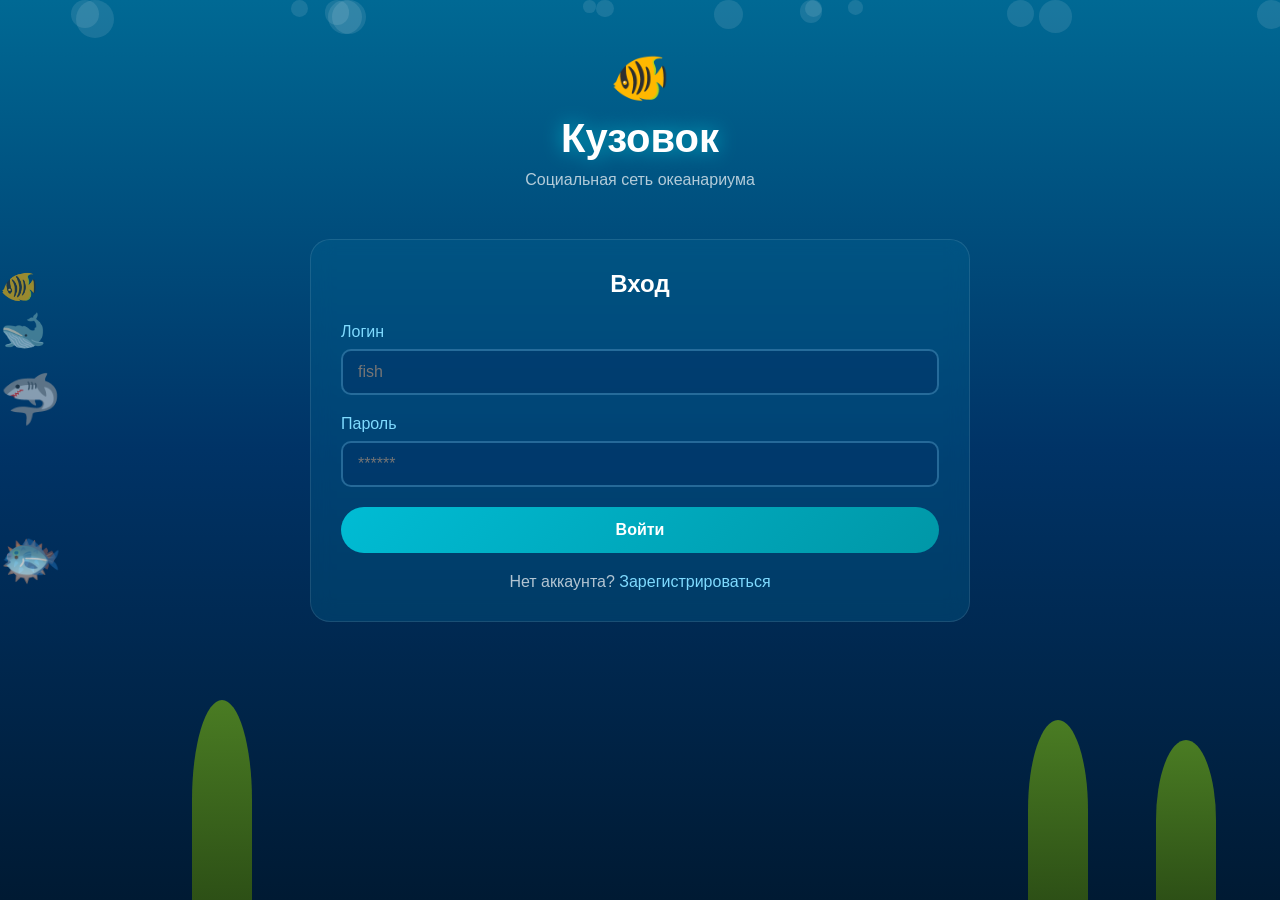
==== static/index.html @ 72ada97f "add priv" ====
<!DOCTYPE html>
<html lang="ru">
<head>
    <meta charset="UTF-8">
    <meta name="viewport" content="width=device-width, initial-scale=1.0">
    <title>Кузовок</title>
    <style>
        * { margin: 0; padding: 0; box-sizing: border-box; }
        body { font-family: sans-serif; min-height: 100vh; background: linear-gradient(180deg, #006994 0%, #003366 50%, #001a33 100%); color: #fff; }
        .ocean-bg { position: fixed; top: 0; left: 0; width: 100%; height: 100%; pointer-events: none; z-index: 0; overflow: hidden; }
        .bubble { position: absolute; background: rgba(255,255,255,0.1); border-radius: 50%; animation: rise 8s infinite ease-in; }
        @keyframes rise { 0% { transform: translateY(100vh) scale(1); opacity: 0; } 50% { opacity: 0.5; } 100% { transform: translateY(-100px) scale(1.2); opacity: 0; } }
        .fish { position: absolute; animation: swim 20s infinite linear; opacity: 0.6; font-size: 24px; }
        @keyframes swim { 0% { transform: translateX(100vw); } 100% { transform: translateX(-100px); } }
        .container { position: relative; z-index: 1; max-width: 700px; margin: 0 auto; padding: 20px; }
        header { text-align: center; padding: 30px 0; }
        .logo { font-size: 3em; display: inline-block; animation: float 3s ease-in-out infinite; }
        @keyframes float { 0%, 100% { transform: translateY(0); } 50% { transform: translateY(-10px); } }
        h1 { font-size: 2.5em; text-shadow: 0 0 20px rgba(0,255,255,0.5); margin-top: 10px; }
        .auth-container, .app-container { background: rgba(0, 105, 148, 0.3); backdrop-filter: blur(10px); border-radius: 20px; padding: 30px; margin-top: 20px; border: 1px solid rgba(255,255,255,0.1); }
        .hidden { display: none !important; }
        .form-group { margin-bottom: 20px; }
        label { display: block; margin-bottom: 8px; font-weight: 500; color: #7fdbff; }
        input, textarea { width: 100%; padding: 12px 15px; border: 2px solid rgba(127, 219, 255, 0.3); border-radius: 10px; background: rgba(0, 51, 102, 0.5); color: #fff; font-size: 16px; }
        input:focus, textarea:focus { outline: none; border-color: #7fdbff; }
        textarea { resize: vertical; min-height: 100px; }
        .btn { background: linear-gradient(135deg, #00bcd4 0%, #0097a7 100%); color: #fff; border: none; padding: 14px 30px; border-radius: 25px; font-size: 16px; font-weight: 600; cursor: pointer; width: 100%; transition: transform 0.2s; }
        .btn:hover { transform: translateY(-2px); box-shadow: 0 5px 20px rgba(0, 188, 212, 0.4); }
        .btn-secondary { background: linear-gradient(135deg, #5c6bc0 0%, #3949ab 100%); }
        .auth-toggle { text-align: center; margin-top: 20px; color: rgba(255,255,255,0.7); }
        .auth-toggle a { color: #7fdbff; text-decoration: none; cursor: pointer; }
        .user-info { display: flex; justify-content: space-between; align-items: center; padding-bottom: 20px; border-bottom: 1px solid rgba(255,255,255,0.1); margin-bottom: 20px; }
        .user-info span { color: #7fdbff; }
        .app-content { display: block; }
        .locked-state { padding: 36px 24px; border-radius: 18px; border: 1px solid rgba(127, 219, 255, 0.16); background: rgba(0, 25, 51, 0.32); text-align: center; }
        .locked-title { font-size: 1.7em; margin-bottom: 14px; color: #d9fbff; }
        .locked-copy { color: rgba(255,255,255,0.72); line-height: 1.7; max-width: 460px; margin: 0 auto; }
        .post-form { margin-bottom: 25px; }
        .post-attach { display: flex; align-items: center; gap: 10px; flex-wrap: wrap; margin-top: 12px; padding: 12px 14px; border-radius: 14px; background: rgba(0, 51, 102, 0.28); border: 1px solid rgba(127, 219, 255, 0.15); }
        .attach-btn, .attach-clear { border: none; cursor: pointer; border-radius: 999px; padding: 8px 14px; font-size: 14px; }
        .attach-btn { background: rgba(0, 188, 212, 0.2); color: #c8f7ff; border: 1px solid rgba(127, 219, 255, 0.25); }
        .attach-clear { background: rgba(255,255,255,0.08); color: rgba(255,255,255,0.8); }
        .attach-name { color: rgba(255,255,255,0.78); font-size: 14px; max-width: 260px; overflow: hidden; text-overflow: ellipsis; white-space: nowrap; }
        .attach-hint { color: rgba(255,255,255,0.5); font-size: 12px; width: 100%; }
        .file-input { display: none; }
        .post { background: rgba(0, 51, 102, 0.4); border-radius: 15px; padding: 20px; margin-bottom: 15px; border: 1px solid rgba(127, 219, 255, 0.2); }
        .post-header { display: flex; justify-content: space-between; align-items: center; margin-bottom: 12px; }
        .post-author { font-weight: 600; color: #7fdbff; }
        .post-author::before { content: "🐟 "; }
        .post-date { font-size: 0.85em; color: rgba(255,255,255,0.5); }
        .post-content { line-height: 1.6; word-wrap: break-word; margin-bottom: 14px; }
        .post-content:last-child { margin-bottom: 0; }
        .post-image { position: relative; margin-bottom: 14px; border-radius: 16px; overflow: hidden; border: 1px solid rgba(127, 219, 255, 0.25); background: rgba(0, 25, 51, 0.45); }
        .post-image img { display: block; width: 100%; max-height: 420px; object-fit: cover; }
        .image-timer { position: absolute; top: 12px; right: 12px; padding: 7px 11px; border-radius: 999px; background: rgba(0, 11, 25, 0.78); color: #d8fbff; font-size: 13px; letter-spacing: 0.03em; border: 1px solid rgba(127, 219, 255, 0.18); }
        .post-footer { margin-top: 15px; padding-top: 15px; border-top: 1px solid rgba(255,255,255,0.1); }
        .like-btn { background: none; border: none; color: rgba(255,255,255,0.7); cursor: pointer; font-size: 1.2em; display: flex; align-items: center; gap: 5px; }
        .like-btn:hover { color: #ff6b6b; }
        .like-btn.liked { color: #ff6b6b; }
        .tabs { display: flex; gap: 10px; margin-bottom: 20px; }
        .tab { flex: 1; padding: 12px; background: rgba(0, 51, 102, 0.3); border: 2px solid rgba(127, 219, 255, 0.3); border-radius: 10px; color: #fff; cursor: pointer; }
        .tab.active { background: rgba(0, 188, 212, 0.3); border-color: #00bcd4; }
        .error { background: rgba(255, 107, 107, 0.2); border: 1px solid rgba(255, 107, 107, 0.5); color: #ff6b6b; padding: 12px; border-radius: 10px; margin-bottom: 20px; }
        .success { background: rgba(102, 252, 185, 0.2); border: 1px solid rgba(102, 252, 185, 0.5); color: #66fcb9; padding: 12px; border-radius: 10px; margin-bottom: 20px; }
        .empty-state { text-align: center; padding: 40px; color: rgba(255,255,255,0.5); }
        .seaweed { position: fixed; bottom: 0; width: 60px; background: linear-gradient(to top, #2d5016, #4a7c23); border-radius: 50% 50% 0 0; animation: sway 3s ease-in-out infinite; z-index: 0; }
        @keyframes sway { 0%, 100% { transform: rotate(-5deg); } 50% { transform: rotate(5deg); } }
        .seaweed:nth-child(1) { left: 5%; height: 150px; }
        .seaweed:nth-child(2) { left: 15%; height: 200px; animation-delay: 0.5s; }
        .seaweed:nth-child(3) { right: 15%; height: 180px; animation-delay: 1s; }
        .seaweed:nth-child(4) { right: 5%; height: 160px; animation-delay: 1.5s; }
    </style>
</head>
<body>
    <div class="ocean-bg" id="oceanBg"></div>
    <div class="seaweed"></div><div class="seaweed"></div><div class="seaweed"></div><div class="seaweed"></div>
    <div class="container">
        <header><div class="logo">🐠</div><h1>Кузовок</h1><p style="color:rgba(255,255,255,0.7);margin-top:10px;">Социальная сеть океанариума</p></header>
        <div id="authContainer" class="auth-container">
            <div id="loginForm">
                <h2 style="margin-bottom:25px;text-align:center;">Вход</h2>
                <div id="loginError" class="error hidden"></div>
                <div class="form-group"><label>Логин</label><input type="text" id="loginUsername" placeholder="fish"></div>
                <div class="form-group"><label>Пароль</label><input type="password" id="loginPassword" placeholder="******"></div>
                <button class="btn" onclick="login()">Войти</button>
                <div class="auth-toggle">Нет аккаунта? <a onclick="showRegister()">Зарегистрироваться</a></div>
            </div>
            <div id="registerForm" class="hidden">
                <h2 style="margin-bottom:25px;text-align:center;">Регистрация</h2>
                <div id="registerError" class="error hidden"></div>
                <div class="form-group"><label>Логин</label><input type="text" id="regUsername" placeholder="fish"></div>
                <div class="form-group"><label>Пароль</label><input type="password" id="regPassword" placeholder="******"></div>
                <button class="btn" onclick="register()">Создать аккаунт</button>
                <div class="auth-toggle">Уже есть аккаунт? <a onclick="showLogin()">Войти</a></div>
            </div>
        </div>
        <div id="appContainer" class="app-container hidden">
            <div id="appHeader" class="user-info"><div>Привет, <span id="username"></span>!</div><button class="btn btn-secondary" style="width:auto;padding:10px 20px;" onclick="logout()">Выйти</button></div>
            <div id="appContent" class="app-content">
                <div class="tabs"><button class="tab active" onclick="showFeed()">Лента</button><button class="tab" onclick="showMyPosts()">Мои посты</button></div>
                <div class="post-form">
                    <div id="postSuccess" class="success hidden"></div>
                    <div id="postError" class="error hidden"></div>
                    <textarea id="postContent" placeholder="Расскажите обитателям океанариума о чём-нибудь..."></textarea>
                    <div class="post-attach">
                        <input id="postImageInput" class="file-input" type="file" accept="image/jpeg,image/png,image/webp,image/gif" onchange="handleImageSelection(event)">
                        <button class="attach-btn" type="button" onclick="openImagePicker()">Добавить картинку</button>
                        <span id="selectedImageName" class="attach-name">Без картинки</span>
                        <button id="clearImageButton" class="attach-clear hidden" type="button" onclick="clearSelectedImage()">Убрать</button>
                        <div class="attach-hint">Картинка хранится 24 часа и исчезнет автоматически.</div>
                    </div>
                    <button class="btn" style="margin-top:15px;" onclick="createPost()">Опубликовать</button>
                </div>
                <div id="postsContainer"></div>
            </div>
            <div id="lockedState" class="locked-state hidden">
                <div class="locked-title">Доступ пока закрыт</div>
                <div id="lockedMessage" class="locked-copy">извините, вы пока не кузовок</div>
            </div>
        </div>
    </div>
    <script>
        let currentUser = null;
        let currentTab = "feed";
        const ACCESS_DENIED_MESSAGE = "извините, вы пока не кузовок";

        const API_BASE = resolveBasePath();
        window.setInterval(updateImageCountdowns, 1000);

        function resolveBasePath() {
            const path = window.location.pathname || "/";
            const suffixes = ["/static/index.html", "/index.html", "/index.php"];

            for (const suffix of suffixes) {
                if (path.endsWith(suffix)) {
                    return path.slice(0, -suffix.length);
                }
            }

            if (path === "/") {
                return "";
            }

            return path.endsWith("/") ? path.slice(0, -1) : path;
        }

        function resolveMediaUrl(url) {
            if (!url) {
                return "";
            }
            if (url.startsWith("http://") || url.startsWith("https://")) {
                return url;
            }
            return `${API_BASE}${url}`;
        }

        function createBubbles() {
            const container = document.getElementById("oceanBg");
            for (let i = 0; i < 15; i++) {
                const bubble = document.createElement("div");
                bubble.className = "bubble";
                bubble.style.left = Math.random() * 100 + "%";
                bubble.style.width = bubble.style.height = (Math.random() * 30 + 10) + "px";
                bubble.style.animationDelay = Math.random() * 8 + "s";
                bubble.style.animationDuration = (Math.random() * 5 + 6) + "s";
                container.appendChild(bubble);
            }
        }

        function createFish() {
            const container = document.getElementById("oceanBg");
            const emojis = ["🐠", "🐟", "🐡", "🦈", "🐋"];
            for (let i = 0; i < 5; i++) {
                const fish = document.createElement("div");
                fish.className = "fish";
                fish.textContent = emojis[Math.floor(Math.random() * emojis.length)];
                fish.style.fontSize = (Math.random() * 30 + 20) + "px";
                fish.style.top = (Math.random() * 60 + 10) + "%";
                fish.style.animationDuration = (Math.random() * 15 + 15) + "s";
                fish.style.animationDelay = Math.random() * 20 + "s";
                container.appendChild(fish);
            }
        }

        async function api(endpoint, options = {}) {
            try {
                const headers = { ...(options.headers || {}) };
                if (options.body instanceof FormData) {
                    delete headers["Content-Type"];
                } else {
                    headers["Content-Type"] = headers["Content-Type"] || "application/json";
                }

                const response = await fetch(`${API_BASE}/api${endpoint}`, {
                    ...options,
                    headers,
                    credentials: "include"
                });
                const payload = await response.json();
                if (payload && typeof payload === "object") {
                    payload.status = response.status;
                }

                if (response.status === 403 && payload && payload.message === ACCESS_DENIED_MESSAGE) {
                    if (currentUser) {
                        currentUser.is_allowed = false;
                        currentUser.access_message = payload.message;
                    }
                    applyLockedState(payload.message);
                }

                return payload;
            } catch (error) {
                console.error("API request failed", error);
                return { success: false, message: "Ошибка сети" };
            }
        }

        function showError(id, message) {
            const element = document.getElementById(id);
            element.textContent = message;
            element.classList.remove("hidden");
            setTimeout(() => element.classList.add("hidden"), 5000);
        }

        function showLogin() {
            document.getElementById("loginForm").classList.remove("hidden");
            document.getElementById("registerForm").classList.add("hidden");
        }

        function showRegister() {
            document.getElementById("loginForm").classList.add("hidden");
            document.getElementById("registerForm").classList.remove("hidden");
        }

        function applyLockedState(message) {
            document.getElementById("appHeader").classList.add("hidden");
            document.getElementById("appContent").classList.add("hidden");
            document.getElementById("lockedState").classList.remove("hidden");
            document.getElementById("lockedMessage").textContent = message || ACCESS_DENIED_MESSAGE;
            document.getElementById("postsContainer").innerHTML = "";
            document.getElementById("postSuccess").classList.add("hidden");
            document.getElementById("postError").classList.add("hidden");
            document.getElementById("postContent").value = "";
            clearSelectedImage();
        }

        function applyAllowedState() {
            document.getElementById("appHeader").classList.remove("hidden");
            document.getElementById("appContent").classList.remove("hidden");
            document.getElementById("lockedState").classList.add("hidden");
        }

        function openImagePicker() {
            document.getElementById("postImageInput").click();
        }

        function handleImageSelection(event) {
            const input = event.target;
            const file = input.files && input.files[0] ? input.files[0] : null;
            const name = document.getElementById("selectedImageName");
            const clearButton = document.getElementById("clearImageButton");

            if (!file) {
                name.textContent = "Без картинки";
                clearButton.classList.add("hidden");
                return;
            }

            name.textContent = file.name;
            clearButton.classList.remove("hidden");
        }

        function clearSelectedImage() {
            const input = document.getElementById("postImageInput");
            input.value = "";
            document.getElementById("selectedImageName").textContent = "Без картинки";
            document.getElementById("clearImageButton").classList.add("hidden");
        }

        async function login() {
            const username = document.getElementById("loginUsername").value;
            const password = document.getElementById("loginPassword").value;
            const response = await api("/login", {
                method: "POST",
                body: JSON.stringify({ username, password })
            });
            if (response.success) {
                checkAuth();
                return;
            }
            showError("loginError", response.message);
        }

        async function register() {
            const username = document.getElementById("regUsername").value;
            const password = document.getElementById("regPassword").value;
            const response = await api("/register", {
                method: "POST",
                body: JSON.stringify({ username, password })
            });
            if (response.success) {
                checkAuth();
                return;
            }
            showError("registerError", response.message);
        }

        async function logout() {
            await api("/logout", { method: "POST" });
            currentUser = null;
            applyAllowedState();
            document.getElementById("authContainer").classList.remove("hidden");
            document.getElementById("appContainer").classList.add("hidden");
            showLogin();
        }

        async function checkAuth() {
            const response = await api("/me");
            if (response.success) {
                currentUser = response.data;
                document.getElementById("username").textContent = currentUser.username;
                document.getElementById("authContainer").classList.add("hidden");
                document.getElementById("appContainer").classList.remove("hidden");
                if (currentUser.is_allowed) {
                    applyAllowedState();
                    showFeed();
                    return;
                }

                applyLockedState(currentUser.access_message);
            }
        }

        async function createPost() {
            if (!currentUser || !currentUser.is_allowed) {
                applyLockedState(currentUser && currentUser.access_message);
                return;
            }

            const content = document.getElementById("postContent").value.trim();
            const imageInput = document.getElementById("postImageInput");
            const imageFile = imageInput.files && imageInput.files[0] ? imageInput.files[0] : null;

            if (!content && !imageFile) {
                showError("postError", "Добавьте текст или картинку");
                return;
            }

            let response;
            if (imageFile) {
                const formData = new FormData();
                formData.append("content", content);
                formData.append("image", imageFile);
                response = await api("/posts", {
                    method: "POST",
                    body: formData
                });
            } else {
                response = await api("/posts", {
                    method: "POST",
                    body: JSON.stringify({ content })
                });
            }

            if (!response.success) {
                showError("postError", response.message);
                return;
            }

            document.getElementById("postContent").value = "";
            clearSelectedImage();
            document.getElementById("postSuccess").textContent = "Пост опубликован!";
            document.getElementById("postSuccess").classList.remove("hidden");
            setTimeout(() => document.getElementById("postSuccess").classList.add("hidden"), 3000);
            loadPosts();
        }

        async function loadPosts() {
            if (!currentUser || !currentUser.is_allowed) {
                applyLockedState(currentUser && currentUser.access_message);
                return;
            }

            const endpoint = currentTab === "feed" ? "/feed" : "/posts";
            const response = await api(endpoint);
            const container = document.getElementById("postsContainer");

            if (response.status === 403) {
                return;
            }

            if (response.success && response.data && response.data.length > 0) {
                container.innerHTML = response.data.map(renderPost).join("");
                updateImageCountdowns();
                return;
            }

            container.innerHTML = '<div class="empty-state">Пока нет постов</div>';
        }

        function renderPost(post) {
            const likedClass = post.liked ? " liked" : "";
            const likedLabel = post.liked ? "Убрать лайк" : "Поставить лайк";
            const contentHtml = post.content ? '<div class="post-content">' + esc(post.content) + '</div>' : "";
            const imageHtml = renderPostImage(post);

            return '<div class="post"><div class="post-header"><div class="post-author">' + esc(post.username) + '</div><div class="post-date">' + fmt(post.created_at) + '</div></div>' + contentHtml + imageHtml + '<div class="post-footer"><button class="like-btn' + likedClass + '" aria-label="' + likedLabel + '" onclick="likePost(' + post.id + ', this)">❤️ <span>' + post.likes + '</span></button></div></div>';
        }

        function renderPostImage(post) {
            if (!post.image_url || !post.image_expires_at) {
                return "";
            }

            return '<div class="post-image" data-expires-at="' + esc(post.image_expires_at) + '"><img src="' + esc(resolveMediaUrl(post.image_url)) + '" alt="Картинка к посту"><div class="image-timer"></div></div>';
        }

        function updateImageCountdowns() {
            const imageNodes = document.querySelectorAll(".post-image[data-expires-at]");
            imageNodes.forEach((node) => {
                const expiresAt = Date.parse(node.dataset.expiresAt || "");
                if (!Number.isFinite(expiresAt)) {
                    node.remove();
                    return;
                }

                const remaining = expiresAt - Date.now();
                if (remaining <= 0) {
                    node.remove();
                    return;
                }

                const timer = node.querySelector(".image-timer");
                if (timer) {
                    timer.textContent = formatCountdown(remaining);
                }
            });
        }

        function formatCountdown(milliseconds) {
            const totalSeconds = Math.max(0, Math.floor(milliseconds / 1000));
            const hours = Math.floor(totalSeconds / 3600);
            const minutes = Math.floor((totalSeconds % 3600) / 60);
            const seconds = totalSeconds % 60;

            return [hours, minutes, seconds].map((value) => String(value).padStart(2, "0")).join(":");
        }

        async function likePost(id, button) {
            if (!currentUser || !currentUser.is_allowed) {
                applyLockedState(currentUser && currentUser.access_message);
                return;
            }

            if (button) {
                button.disabled = true;
            }

            const response = await api("/like", {
                method: "POST",
                body: JSON.stringify({ post_id: Number(id) })
            });

            if (response.success && button) {
                const count = button.querySelector("span");
                count.textContent = response.data.likes;
                button.classList.toggle("liked", Boolean(response.data.liked));
                button.setAttribute("aria-label", response.data.liked ? "Убрать лайк" : "Поставить лайк");
            }

            if (response.status === 403) {
                if (button) {
                    button.disabled = false;
                }
                return;
            }

            if (button) {
                button.disabled = false;
            }
        }

        function showFeed() {
            if (!currentUser || !currentUser.is_allowed) {
                applyLockedState(currentUser && currentUser.access_message);
                return;
            }
            currentTab = "feed";
            document.querySelectorAll(".tab").forEach((tab, index) => tab.classList.toggle("active", index === 0));
            loadPosts();
        }

        function showMyPosts() {
            if (!currentUser || !currentUser.is_allowed) {
                applyLockedState(currentUser && currentUser.access_message);
                return;
            }
            currentTab = "my";
            document.querySelectorAll(".tab").forEach((tab, index) => tab.classList.toggle("active", index === 1));
            loadPosts();
        }

        function esc(text) {
            const div = document.createElement("div");
            div.textContent = text;
            return div.innerHTML;
        }

        function fmt(dateValue) {
            return new Date(dateValue).toLocaleDateString("ru-RU", {
                day: "numeric",
                month: "long",
                hour: "2-digit",
                minute: "2-digit"
            });
        }

        createBubbles();
        createFish();
        checkAuth();
    </script>
</body>
</html>
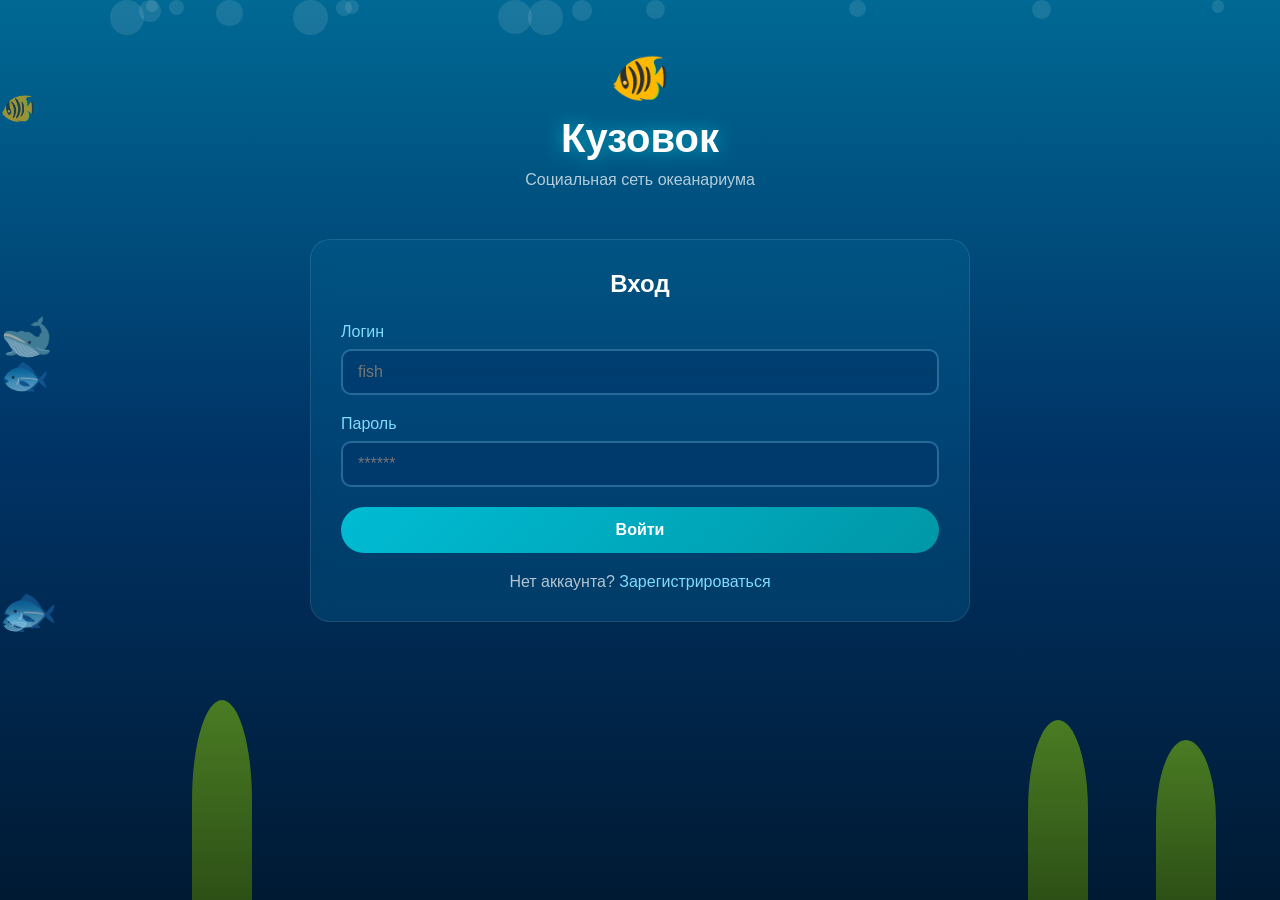
==== commit 2d717d26: "add admin" ====
--- a/static/index.html
+++ b/static/index.html
@@ -29,8 +29,9 @@
         .btn-secondary { background: linear-gradient(135deg, #5c6bc0 0%, #3949ab 100%); }
         .auth-toggle { text-align: center; margin-top: 20px; color: rgba(255,255,255,0.7); }
         .auth-toggle a { color: #7fdbff; text-decoration: none; cursor: pointer; }
-        .user-info { display: flex; justify-content: space-between; align-items: center; padding-bottom: 20px; border-bottom: 1px solid rgba(255,255,255,0.1); margin-bottom: 20px; }
+        .user-info { display: flex; justify-content: space-between; align-items: center; padding-bottom: 20px; border-bottom: 1px solid rgba(255,255,255,0.1); margin-bottom: 20px; gap: 16px; }
         .user-info span { color: #7fdbff; }
+        .header-actions { display: flex; align-items: center; gap: 12px; flex-wrap: wrap; }
         .app-content { display: block; }
         .locked-state { padding: 36px 24px; border-radius: 18px; border: 1px solid rgba(127, 219, 255, 0.16); background: rgba(0, 25, 51, 0.32); text-align: center; }
         .locked-title { font-size: 1.7em; margin-bottom: 14px; color: #d9fbff; }
@@ -95,7 +96,7 @@
             </div>
         </div>
         <div id="appContainer" class="app-container hidden">
-            <div id="appHeader" class="user-info"><div>Привет, <span id="username"></span>!</div><button class="btn btn-secondary" style="width:auto;padding:10px 20px;" onclick="logout()">Выйти</button></div>
+            <div id="appHeader" class="user-info"><div>Привет, <span id="username"></span>!</div><div class="header-actions"><a id="adminPanelLink" class="btn btn-secondary hidden" style="width:auto;padding:10px 20px;display:inline-flex;text-decoration:none;" href="#">Админ панель</a><button class="btn btn-secondary" style="width:auto;padding:10px 20px;" onclick="logout()">Выйти</button></div></div>
             <div id="appContent" class="app-content">
                 <div class="tabs"><button class="tab active" onclick="showFeed()">Лента</button><button class="tab" onclick="showMyPosts()">Мои посты</button></div>
                 <div class="post-form">
@@ -154,6 +155,16 @@
             return `${API_BASE}${url}`;
         }
 
+        function resolveAdminUrl() {
+            return `${API_BASE}/admin`;
+        }
+
+        function syncAdminPanelButton() {
+            const link = document.getElementById("adminPanelLink");
+            link.href = resolveAdminUrl();
+            link.classList.toggle("hidden", !currentUser || currentUser.role !== "admin");
+        }
+
         function createBubbles() {
             const container = document.getElementById("oceanBg");
             for (let i = 0; i < 15; i++) {
@@ -309,6 +320,7 @@
         async function logout() {
             await api("/logout", { method: "POST" });
             currentUser = null;
+            syncAdminPanelButton();
             applyAllowedState();
             document.getElementById("authContainer").classList.remove("hidden");
             document.getElementById("appContainer").classList.add("hidden");
@@ -320,6 +332,7 @@
             if (response.success) {
                 currentUser = response.data;
                 document.getElementById("username").textContent = currentUser.username;
+                syncAdminPanelButton();
                 document.getElementById("authContainer").classList.add("hidden");
                 document.getElementById("appContainer").classList.remove("hidden");
                 if (currentUser.is_allowed) {
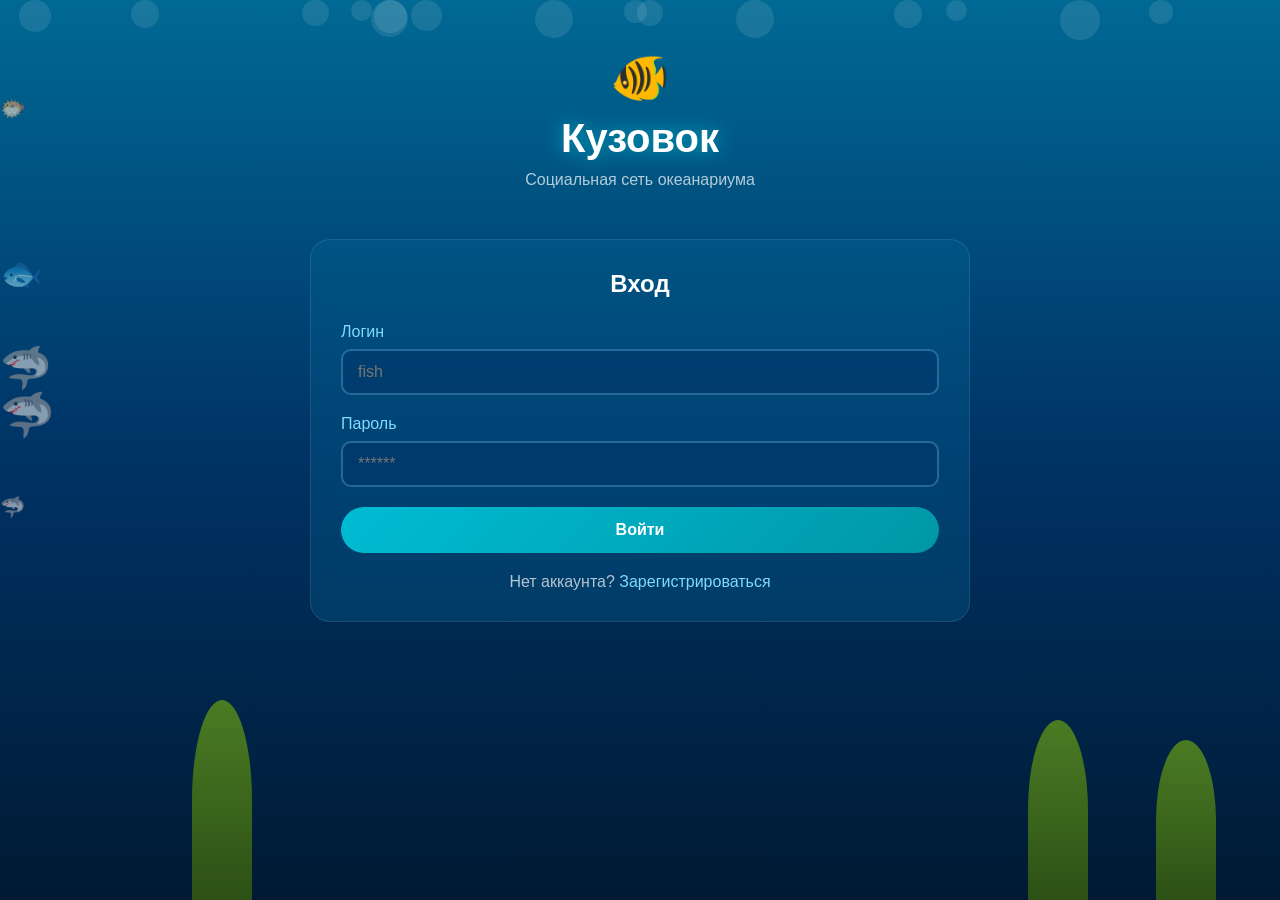
==== commit ac02f835: "feat: новая версия" ====
--- a/static/index.html
+++ b/static/index.html
@@ -37,6 +37,11 @@
         .locked-title { font-size: 1.7em; margin-bottom: 14px; color: #d9fbff; }
         .locked-copy { color: rgba(255,255,255,0.72); line-height: 1.7; max-width: 460px; margin: 0 auto; }
         .post-form { margin-bottom: 25px; }
+        .reply-to-block { background: rgba(0, 188, 212, 0.15); border: 1px solid rgba(0, 188, 212, 0.4); border-radius: 10px; padding: 10px 14px; margin-bottom: 12px; display: flex; align-items: center; justify-content: space-between; gap: 10px; }
+        .reply-to-info { display: flex; align-items: center; gap: 8px; color: rgba(255,255,255,0.9); font-size: 14px; }
+        .reply-to-info strong { color: #7fdbff; }
+        .reply-to-clear { background: rgba(255,255,255,0.15); border: none; color: rgba(255,255,255,0.8); width: 24px; height: 24px; border-radius: 50%; cursor: pointer; font-size: 14px; display: flex; align-items: center; justify-content: center; transition: background 0.2s; flex-shrink: 0; }
+        .reply-to-clear:hover { background: rgba(255,255,255,0.3); }
         .post-attach { display: flex; align-items: center; gap: 10px; flex-wrap: wrap; margin-top: 12px; padding: 12px 14px; border-radius: 14px; background: rgba(0, 51, 102, 0.28); border: 1px solid rgba(127, 219, 255, 0.15); }
         .attach-btn, .attach-clear { border: none; cursor: pointer; border-radius: 999px; padding: 8px 14px; font-size: 14px; }
         .attach-btn { background: rgba(0, 188, 212, 0.2); color: #c8f7ff; border: 1px solid rgba(127, 219, 255, 0.25); }
@@ -44,27 +49,32 @@
         .attach-name { color: rgba(255,255,255,0.78); font-size: 14px; max-width: 260px; overflow: hidden; text-overflow: ellipsis; white-space: nowrap; }
         .attach-hint { color: rgba(255,255,255,0.5); font-size: 12px; width: 100%; }
         .file-input { display: none; }
-        .post { background: rgba(0, 51, 102, 0.4); border-radius: 15px; padding: 20px; margin-bottom: 15px; border: 1px solid rgba(127, 219, 255, 0.2); }
+        .post { background: rgba(0, 51, 102, 0.4); border-radius: 15px; padding: 20px; margin-bottom: 15px; border: 1px solid rgba(127, 219, 255, 0.2); position: relative; }
         .post-header { display: flex; justify-content: space-between; align-items: center; margin-bottom: 12px; }
         .post-author { font-weight: 600; color: #7fdbff; }
         .post-author::before { content: "🐟 "; }
         .post-date { font-size: 0.85em; color: rgba(255,255,255,0.5); }
         .post-content { line-height: 1.6; word-wrap: break-word; margin-bottom: 14px; }
         .post-content:last-child { margin-bottom: 0; }
+        .post-parent { background: rgba(0, 188, 212, 0.1); border-left: 3px solid rgba(0, 188, 212, 0.5); padding: 8px 12px; margin-bottom: 12px; border-radius: 0 8px 8px 0; font-size: 14px; color: rgba(255,255,255,0.8); }
+        .post-parent strong { color: #7fdbff; }
         .post-image { position: relative; margin-bottom: 14px; border-radius: 16px; overflow: hidden; border: 1px solid rgba(127, 219, 255, 0.25); background: rgba(0, 25, 51, 0.45); }
         .post-image img { display: block; width: 100%; max-height: 420px; object-fit: cover; }
         .image-timer { position: absolute; top: 12px; right: 12px; padding: 7px 11px; border-radius: 999px; background: rgba(0, 11, 25, 0.78); color: #d8fbff; font-size: 13px; letter-spacing: 0.03em; border: 1px solid rgba(127, 219, 255, 0.18); }
-        .post-footer { margin-top: 15px; padding-top: 15px; border-top: 1px solid rgba(255,255,255,0.1); }
+        .post-footer { margin-top: 15px; padding-top: 15px; border-top: 1px solid rgba(255,255,255,0.1); display: flex; justify-content: space-between; align-items: center; }
+        .post-actions { display: flex; gap: 15px; }
         .like-btn { background: none; border: none; color: rgba(255,255,255,0.7); cursor: pointer; font-size: 1.2em; display: flex; align-items: center; gap: 5px; }
         .like-btn:hover { color: #ff6b6b; }
         .like-btn.liked { color: #ff6b6b; }
+        .reply-btn { background: none; border: none; color: rgba(255,255,255,0.7); cursor: pointer; font-size: 1.2em; display: flex; align-items: center; gap: 5px; padding: 5px 10px; border-radius: 8px; transition: background 0.2s, color 0.2s; }
+        .reply-btn:hover { background: rgba(0, 188, 212, 0.2); color: #7fdbff; }
         .tabs { display: flex; gap: 10px; margin-bottom: 20px; }
         .tab { flex: 1; padding: 12px; background: rgba(0, 51, 102, 0.3); border: 2px solid rgba(127, 219, 255, 0.3); border-radius: 10px; color: #fff; cursor: pointer; }
         .tab.active { background: rgba(0, 188, 212, 0.3); border-color: #00bcd4; }
         .error { background: rgba(255, 107, 107, 0.2); border: 1px solid rgba(255, 107, 107, 0.5); color: #ff6b6b; padding: 12px; border-radius: 10px; margin-bottom: 20px; }
         .success { background: rgba(102, 252, 185, 0.2); border: 1px solid rgba(102, 252, 185, 0.5); color: #66fcb9; padding: 12px; border-radius: 10px; margin-bottom: 20px; }
         .empty-state { text-align: center; padding: 40px; color: rgba(255,255,255,0.5); }
-        .seaweed { position: fixed; bottom: 0; width: 60px; background: linear-gradient(to top, #2d5016, #4a7c23); border-radius: 50% 50% 0 0; animation: sway 3s ease-in-out infinite; z-index: 0; }
+        .seaweed { position: fixed; bottom: 0; width: 60px; background: linear-gradient(to top, #2d5016, #4a7c23); border-radius: 50% 50% 0 0; animation: sway 3s ease-in-out infinite; z-index: 0; pointer-events: none; }
         @keyframes sway { 0%, 100% { transform: rotate(-5deg); } 50% { transform: rotate(5deg); } }
         .seaweed:nth-child(1) { left: 5%; height: 150px; }
         .seaweed:nth-child(2) { left: 15%; height: 200px; animation-delay: 0.5s; }
@@ -99,9 +109,18 @@
             <div id="appHeader" class="user-info"><div>Привет, <span id="username"></span>!</div><div class="header-actions"><a id="adminPanelLink" class="btn btn-secondary hidden" style="width:auto;padding:10px 20px;display:inline-flex;text-decoration:none;" href="#">Админ панель</a><button class="btn btn-secondary" style="width:auto;padding:10px 20px;" onclick="logout()">Выйти</button></div></div>
             <div id="appContent" class="app-content">
                 <div class="tabs"><button class="tab active" onclick="showFeed()">Лента</button><button class="tab" onclick="showMyPosts()">Мои посты</button></div>
-                <div class="post-form">
+                <div class="post-form" id="postForm">
                     <div id="postSuccess" class="success hidden"></div>
                     <div id="postError" class="error hidden"></div>
+                    <div id="replyToBlock" class="reply-to-block hidden">
+                        <div class="reply-to-info">
+                            <span>↩ Ответ на:</span>
+                            <strong id="replyToUsername"></strong>
+                            <span>—</span>
+                            <span id="replyToContent"></span>
+                        </div>
+                        <button class="reply-to-clear" onclick="clearReplyTo()" title="Убрать ответ">×</button>
+                    </div>
                     <textarea id="postContent" placeholder="Расскажите обитателям океанариума о чём-нибудь..."></textarea>
                     <div class="post-attach">
                         <input id="postImageInput" class="file-input" type="file" accept="image/jpeg,image/png,image/webp,image/gif" onchange="handleImageSelection(event)">
@@ -123,10 +142,10 @@
     <script>
         let currentUser = null;
         let currentTab = "feed";
+        let replyToPostId = null;
         const ACCESS_DENIED_MESSAGE = "извините, вы пока не кузовок";
 
         const API_BASE = resolveBasePath();
-        window.setInterval(updateImageCountdowns, 1000);
 
         function resolveBasePath() {
             const path = window.location.pathname || "/";
@@ -254,6 +273,7 @@
             document.getElementById("postError").classList.add("hidden");
             document.getElementById("postContent").value = "";
             clearSelectedImage();
+            clearReplyTo();
         }
 
         function applyAllowedState() {
@@ -287,6 +307,52 @@
             input.value = "";
             document.getElementById("selectedImageName").textContent = "Без картинки";
             document.getElementById("clearImageButton").classList.add("hidden");
+        }
+
+        function setReplyTo(post) {
+            const block = document.getElementById("replyToBlock");
+            const username = document.getElementById("replyToUsername");
+            const content = document.getElementById("replyToContent");
+
+            if (post && post.id) {
+                replyToPostId = post.id;
+                username.textContent = "@" + post.username;
+                content.textContent = truncateText(post.content, 20);
+                block.classList.remove("hidden");
+                document.getElementById("postContent").focus();
+                scrollToPostForm();
+            } else {
+                replyToPostId = null;
+                block.classList.add("hidden");
+            }
+        }
+
+        function clearReplyTo() {
+            setReplyTo(null);
+        }
+
+        function truncateText(text, maxLength) {
+            if (!text) return "";
+            if (text.length <= maxLength) return "\"" + text + "\"";
+            return "\"" + text.substring(0, maxLength) + "...\"";
+        }
+
+        function scrollToPostForm() {
+            const form = document.getElementById("postForm");
+            if (form) {
+                form.scrollIntoView({ behavior: "smooth", block: "start" });
+            }
+        }
+
+        function scrollToPost(postId) {
+            const postElement = document.getElementById("post-" + postId);
+            if (postElement) {
+                postElement.scrollIntoView({ behavior: "smooth", block: "center" });
+                postElement.style.outline = "3px solid #7fdbff";
+                setTimeout(() => {
+                    postElement.style.outline = "";
+                }, 2000);
+            }
         }
 
         async function login() {
@@ -365,14 +431,21 @@
                 const formData = new FormData();
                 formData.append("content", content);
                 formData.append("image", imageFile);
+                if (replyToPostId) {
+                    formData.append("parent_post_id", replyToPostId);
+                }
                 response = await api("/posts", {
                     method: "POST",
                     body: formData
                 });
             } else {
+                const body = { content };
+                if (replyToPostId) {
+                    body.parent_post_id = replyToPostId;
+                }
                 response = await api("/posts", {
                     method: "POST",
-                    body: JSON.stringify({ content })
+                    body: JSON.stringify(body)
                 });
             }
 
@@ -383,6 +456,7 @@
 
             document.getElementById("postContent").value = "";
             clearSelectedImage();
+            clearReplyTo();
             document.getElementById("postSuccess").textContent = "Пост опубликован!";
             document.getElementById("postSuccess").classList.remove("hidden");
             setTimeout(() => document.getElementById("postSuccess").classList.add("hidden"), 3000);
@@ -404,6 +478,8 @@
             }
 
             if (response.success && response.data && response.data.length > 0) {
+                window.postsCache = {};
+                response.data.forEach(post => { window.postsCache[post.id] = post; });
                 container.innerHTML = response.data.map(renderPost).join("");
                 updateImageCountdowns();
                 return;
@@ -417,8 +493,18 @@
             const likedLabel = post.liked ? "Убрать лайк" : "Поставить лайк";
             const contentHtml = post.content ? '<div class="post-content">' + esc(post.content) + '</div>' : "";
             const imageHtml = renderPostImage(post);
-
-            return '<div class="post"><div class="post-header"><div class="post-author">' + esc(post.username) + '</div><div class="post-date">' + fmt(post.created_at) + '</div></div>' + contentHtml + imageHtml + '<div class="post-footer"><button class="like-btn' + likedClass + '" aria-label="' + likedLabel + '" onclick="likePost(' + post.id + ', this)">❤️ <span>' + post.likes + '</span></button></div></div>';
+            const parentHtml = renderParentPost(post);
+            const actionsHtml = '<div class="post-actions"><button class="like-btn' + likedClass + '" aria-label="' + likedLabel + '" onclick="likePost(' + post.id + ', this)">❤️ <span>' + post.likes + '</span></button><button class="reply-btn" aria-label="Ответить" onclick="replyToPost(' + post.id + ')">↩</button></div>';
+
+            return '<div class="post" id="post-' + post.id + '"><div class="post-header"><div class="post-author">' + esc(post.username) + '</div><div class="post-date">' + fmt(post.created_at) + '</div></div>' + parentHtml + contentHtml + imageHtml + '<div class="post-footer">' + actionsHtml + '</div></div>';
+        }
+
+        function renderParentPost(post) {
+            if (!post.parent_post || !post.parent_post.id) {
+                return "";
+            }
+            const parent = post.parent_post;
+            return '<div class="post-parent" onclick="scrollToPost(' + parent.id + ')" style="cursor:pointer;">↩ Ответ на: <strong>@' + esc(parent.username) + '</strong> — ' + esc(truncateText(parent.content, 20)) + '</div>';
         }
 
         function renderPostImage(post) {
@@ -494,6 +580,18 @@
             }
         }
 
+        function replyToPost(postId) {
+            const postElement = document.getElementById("post-" + postId);
+            if (!postElement) return;
+
+            const postData = window.postsCache && window.postsCache[postId];
+            if (postData) {
+                setReplyTo(postData);
+            }
+        }
+
+        window.postsCache = {};
+
         function showFeed() {
             if (!currentUser || !currentUser.is_allowed) {
                 applyLockedState(currentUser && currentUser.access_message);
@@ -532,6 +630,7 @@
         createBubbles();
         createFish();
         checkAuth();
+        window.setInterval(updateImageCountdowns, 1000);
     </script>
 </body>
 </html>
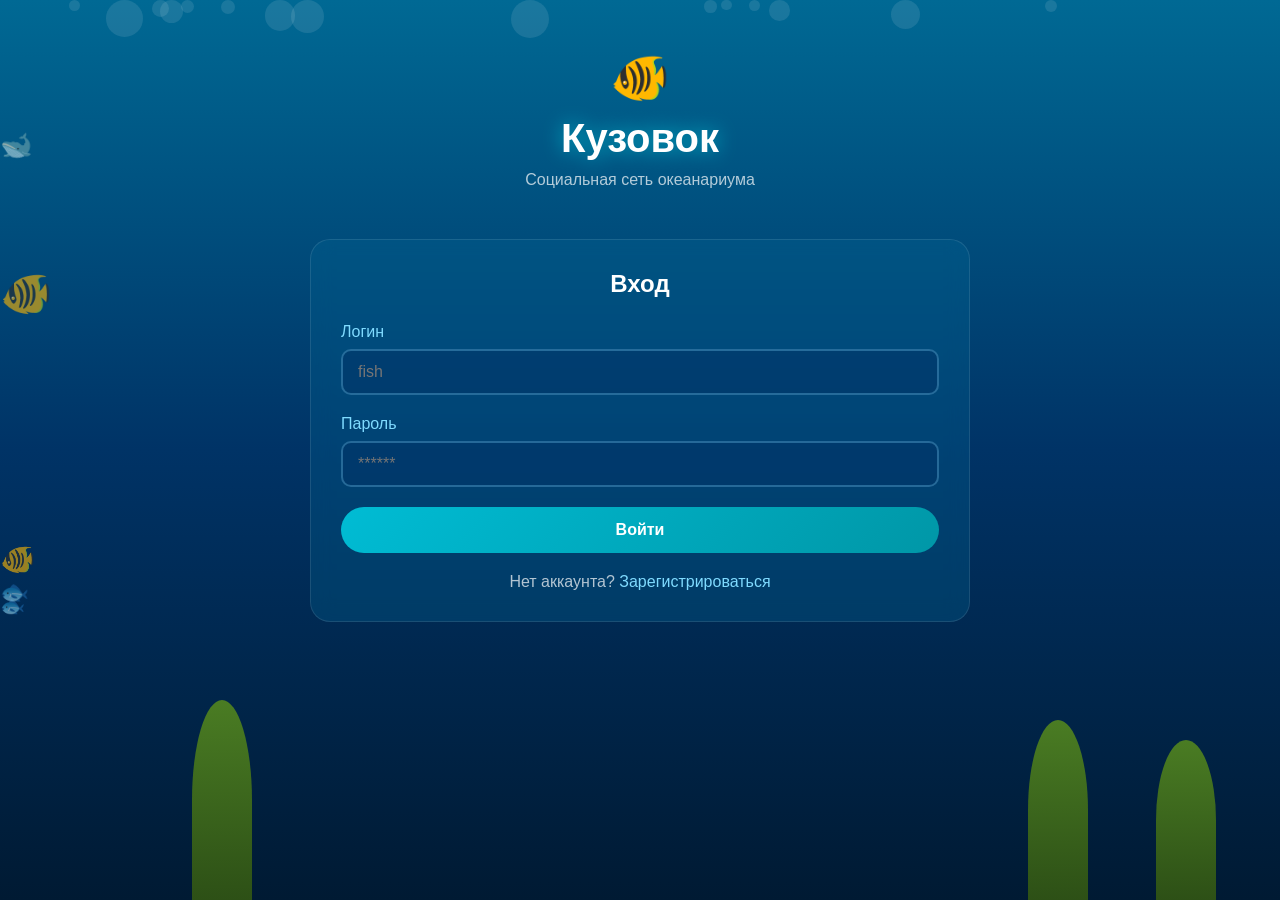
==== commit c45fdaec: "feat: dialog for front" ====
--- a/static/index.html
+++ b/static/index.html
@@ -80,6 +80,22 @@
         .seaweed:nth-child(2) { left: 15%; height: 200px; animation-delay: 0.5s; }
         .seaweed:nth-child(3) { right: 15%; height: 180px; animation-delay: 1s; }
         .seaweed:nth-child(4) { right: 5%; height: 160px; animation-delay: 1.5s; }
+        .modal-overlay { position: fixed; top: 0; left: 0; width: 100%; height: 100%; background: rgba(0, 26, 51, 0.85); backdrop-filter: blur(5px); display: flex; align-items: center; justify-content: center; z-index: 1000; opacity: 0; visibility: hidden; transition: opacity 0.25s, visibility 0.25s; }
+        .modal-overlay.active { opacity: 1; visibility: visible; }
+        .modal { background: rgba(0, 77, 128, 0.95); border: 1px solid rgba(127, 219, 255, 0.3); border-radius: 20px; width: 90%; max-width: 500px; max-height: 90vh; overflow: hidden; display: flex; flex-direction: column; transform: translateY(20px); transition: transform 0.25s; }
+        .modal-overlay.active .modal { transform: translateY(0); }
+        .modal-header { display: flex; justify-content: space-between; align-items: center; padding: 18px 20px; border-bottom: 1px solid rgba(127, 219, 255, 0.2); }
+        .modal-header span { font-size: 1.2em; font-weight: 600; color: #d9fbff; }
+        .modal-close { background: rgba(255,255,255,0.1); border: none; color: rgba(255,255,255,0.8); width: 32px; height: 32px; border-radius: 50%; cursor: pointer; font-size: 18px; display: flex; align-items: center; justify-content: center; transition: background 0.2s; }
+        .modal-close:hover { background: rgba(255,255,255,0.2); }
+        .modal-body { padding: 20px; overflow-y: auto; flex: 1; }
+        .modal-body textarea { width: 100%; min-height: 120px; resize: vertical; }
+        .modal-footer { padding: 15px 20px; border-top: 1px solid rgba(127, 219, 255, 0.2); }
+        .create-btn { background: linear-gradient(135deg, #00bcd4 0%, #0097a7 100%); color: #fff; border: none; padding: 12px 20px; border-radius: 999px; font-size: 14px; font-weight: 600; cursor: pointer; transition: transform 0.2s, box-shadow 0.2s; display: flex; align-items: center; gap: 6px; }
+        .create-btn:hover { transform: translateY(-2px); box-shadow: 0 5px 20px rgba(0, 188, 212, 0.4); }
+        .create-btn::before { content: "+"; font-size: 1.3em; line-height: 1; }
+        .modal-attach { display: flex; align-items: center; gap: 10px; flex-wrap: wrap; margin-top: 12px; padding: 12px 14px; border-radius: 14px; background: rgba(0, 51, 102, 0.28); border: 1px solid rgba(127, 219, 255, 0.15); }
+        .modal-image-preview { max-width: 100%; max-height: 200px; border-radius: 12px; margin-top: 12px; object-fit: cover; display: none; }
     </style>
 </head>
 <body>
@@ -108,29 +124,10 @@
         <div id="appContainer" class="app-container hidden">
             <div id="appHeader" class="user-info"><div>Привет, <span id="username"></span>!</div><div class="header-actions"><a id="adminPanelLink" class="btn btn-secondary hidden" style="width:auto;padding:10px 20px;display:inline-flex;text-decoration:none;" href="#">Админ панель</a><button class="btn btn-secondary" style="width:auto;padding:10px 20px;" onclick="logout()">Выйти</button></div></div>
             <div id="appContent" class="app-content">
+                <div style="display:flex;justify-content:flex-end;margin-bottom:15px;">
+                    <button class="create-btn" onclick="openPostModal()">Новый пост</button>
+                </div>
                 <div class="tabs"><button class="tab active" onclick="showFeed()">Лента</button><button class="tab" onclick="showMyPosts()">Мои посты</button></div>
-                <div class="post-form" id="postForm">
-                    <div id="postSuccess" class="success hidden"></div>
-                    <div id="postError" class="error hidden"></div>
-                    <div id="replyToBlock" class="reply-to-block hidden">
-                        <div class="reply-to-info">
-                            <span>↩ Ответ на:</span>
-                            <strong id="replyToUsername"></strong>
-                            <span>—</span>
-                            <span id="replyToContent"></span>
-                        </div>
-                        <button class="reply-to-clear" onclick="clearReplyTo()" title="Убрать ответ">×</button>
-                    </div>
-                    <textarea id="postContent" placeholder="Расскажите обитателям океанариума о чём-нибудь..."></textarea>
-                    <div class="post-attach">
-                        <input id="postImageInput" class="file-input" type="file" accept="image/jpeg,image/png,image/webp,image/gif" onchange="handleImageSelection(event)">
-                        <button class="attach-btn" type="button" onclick="openImagePicker()">Добавить картинку</button>
-                        <span id="selectedImageName" class="attach-name">Без картинки</span>
-                        <button id="clearImageButton" class="attach-clear hidden" type="button" onclick="clearSelectedImage()">Убрать</button>
-                        <div class="attach-hint">Картинка хранится 24 часа и исчезнет автоматически.</div>
-                    </div>
-                    <button class="btn" style="margin-top:15px;" onclick="createPost()">Опубликовать</button>
-                </div>
                 <div id="postsContainer"></div>
             </div>
             <div id="lockedState" class="locked-state hidden">
@@ -139,10 +136,42 @@
             </div>
         </div>
     </div>
+    <div class="modal-overlay" id="postModal" onclick="if(event.target===this)closePostModal()">
+        <div class="modal">
+            <div class="modal-header">
+                <span id="modalTitle">Новый пост</span>
+                <button class="modal-close" onclick="closePostModal()">×</button>
+            </div>
+            <div class="modal-body">
+                <div id="modalReplyBlock" class="reply-to-block hidden">
+                    <div class="reply-to-info">
+                        <span>↩ Ответ на:</span>
+                        <strong id="modalReplyUsername"></strong>
+                        <span>—</span>
+                        <span id="modalReplyContent"></span>
+                    </div>
+                    <button class="reply-to-clear" onclick="clearModalReply()">×</button>
+                </div>
+                <div id="modalPostSuccess" class="success hidden"></div>
+                <div id="modalPostError" class="error hidden"></div>
+                <textarea id="modalPostContent" placeholder="Расскажите обитателям океанариума о чём-нибудь..."></textarea>
+                <div class="modal-attach">
+                    <input id="modalPostImageInput" class="file-input" type="file" accept="image/jpeg,image/png,image/webp,image/gif" onchange="handleModalImageSelection(event)">
+                    <button class="attach-btn" type="button" onclick="document.getElementById('modalPostImageInput').click()">📷 Добавить картинку</button>
+                    <span id="modalSelectedImageName" class="attach-name">Без картинки</span>
+                    <button id="modalClearImageButton" class="attach-clear hidden" type="button" onclick="clearModalImage()">Убрать</button>
+                    <div class="attach-hint">Картинка хранится 24 часа.</div>
+                </div>
+                <img id="modalImagePreview" class="modal-image-preview" alt="Превью">
+            </div>
+            <div class="modal-footer">
+                <button class="btn" onclick="submitFromModal()">Опубликовать</button>
+            </div>
+        </div>
+    </div>
     <script>
         let currentUser = null;
         let currentTab = "feed";
-        let replyToPostId = null;
         const ACCESS_DENIED_MESSAGE = "извините, вы пока не кузовок";
 
         const API_BASE = resolveBasePath();
@@ -273,7 +302,7 @@
             document.getElementById("postError").classList.add("hidden");
             document.getElementById("postContent").value = "";
             clearSelectedImage();
-            clearReplyTo();
+            window.modalReplyToPostId = null;
         }
 
         function applyAllowedState() {
@@ -309,26 +338,130 @@
             document.getElementById("clearImageButton").classList.add("hidden");
         }
 
-        function setReplyTo(post) {
-            const block = document.getElementById("replyToBlock");
-            const username = document.getElementById("replyToUsername");
-            const content = document.getElementById("replyToContent");
+        function openPostModal(post) {
+            const modal = document.getElementById("postModal");
+            const title = document.getElementById("modalTitle");
+            const replyBlock = document.getElementById("modalReplyBlock");
+
+            document.getElementById("modalPostContent").value = "";
+            document.getElementById("modalPostSuccess").classList.add("hidden");
+            document.getElementById("modalPostError").classList.add("hidden");
+            clearModalImage();
 
             if (post && post.id) {
-                replyToPostId = post.id;
-                username.textContent = "@" + post.username;
-                content.textContent = truncateText(post.content, 20);
-                block.classList.remove("hidden");
-                document.getElementById("postContent").focus();
-                scrollToPostForm();
+                title.textContent = "Ответ";
+                document.getElementById("modalReplyUsername").textContent = "@" + post.username;
+                document.getElementById("modalReplyContent").textContent = truncateText(post.content, 20);
+                replyBlock.classList.remove("hidden");
+                window.modalReplyToPostId = post.id;
             } else {
-                replyToPostId = null;
-                block.classList.add("hidden");
-            }
-        }
-
-        function clearReplyTo() {
-            setReplyTo(null);
+                title.textContent = "Новый пост";
+                replyBlock.classList.add("hidden");
+                window.modalReplyToPostId = null;
+            }
+
+            modal.classList.add("active");
+            setTimeout(() => document.getElementById("modalPostContent").focus(), 100);
+        }
+
+        function closePostModal() {
+            document.getElementById("postModal").classList.remove("active");
+        }
+
+        function clearModalReply() {
+            const replyBlock = document.getElementById("modalReplyBlock");
+            replyBlock.classList.add("hidden");
+            window.modalReplyToPostId = null;
+            document.getElementById("modalTitle").textContent = "Новый пост";
+        }
+
+        function handleModalImageSelection(event) {
+            const input = event.target;
+            const file = input.files && input.files[0] ? input.files[0] : null;
+            const name = document.getElementById("modalSelectedImageName");
+            const clearButton = document.getElementById("modalClearImageButton");
+            const preview = document.getElementById("modalImagePreview");
+
+            if (!file) {
+                name.textContent = "Без картинки";
+                clearButton.classList.add("hidden");
+                preview.style.display = "none";
+                return;
+            }
+
+            name.textContent = file.name;
+            clearButton.classList.remove("hidden");
+
+            const reader = new FileReader();
+            reader.onload = function(e) {
+                preview.src = e.target.result;
+                preview.style.display = "block";
+            };
+            reader.readAsDataURL(file);
+        }
+
+        function clearModalImage() {
+            const input = document.getElementById("modalPostImageInput");
+            input.value = "";
+            document.getElementById("modalSelectedImageName").textContent = "Без картинки";
+            document.getElementById("modalClearImageButton").classList.add("hidden");
+            document.getElementById("modalImagePreview").style.display = "none";
+        }
+
+        async function submitFromModal() {
+            if (!currentUser || !currentUser.is_allowed) {
+                applyLockedState(currentUser && currentUser.access_message);
+                return;
+            }
+
+            const content = document.getElementById("modalPostContent").value.trim();
+            const imageInput = document.getElementById("modalPostImageInput");
+            const imageFile = imageInput.files && imageInput.files[0] ? imageInput.files[0] : null;
+            const replyToPostId = window.modalReplyToPostId || null;
+
+            if (!content && !imageFile) {
+                showModalError("Добавьте текст или картинку");
+                return;
+            }
+
+            let response;
+            if (imageFile) {
+                const formData = new FormData();
+                formData.append("content", content);
+                formData.append("image", imageFile);
+                if (replyToPostId) {
+                    formData.append("parent_post_id", replyToPostId);
+                }
+                response = await api("/posts", {
+                    method: "POST",
+                    body: formData
+                });
+            } else {
+                const body = { content };
+                if (replyToPostId) {
+                    body.parent_post_id = replyToPostId;
+                }
+                response = await api("/posts", {
+                    method: "POST",
+                    body: JSON.stringify(body)
+                });
+            }
+
+            if (!response.success) {
+                showModalError(response.message);
+                return;
+            }
+
+            closePostModal();
+            window.modalReplyToPostId = null;
+            setTimeout(() => { window.location.reload(); }, 200);
+        }
+
+        function showModalError(message) {
+            const element = document.getElementById("modalPostError");
+            element.textContent = message;
+            element.classList.remove("hidden");
+            setTimeout(() => element.classList.add("hidden"), 5000);
         }
 
         function truncateText(text, maxLength) {
@@ -456,7 +589,6 @@
 
             document.getElementById("postContent").value = "";
             clearSelectedImage();
-            clearReplyTo();
             document.getElementById("postSuccess").textContent = "Пост опубликован!";
             document.getElementById("postSuccess").classList.remove("hidden");
             setTimeout(() => document.getElementById("postSuccess").classList.add("hidden"), 3000);
@@ -581,12 +713,14 @@
         }
 
         function replyToPost(postId) {
-            const postElement = document.getElementById("post-" + postId);
-            if (!postElement) return;
+            if (!currentUser || !currentUser.is_allowed) {
+                applyLockedState(currentUser && currentUser.access_message);
+                return;
+            }
 
             const postData = window.postsCache && window.postsCache[postId];
             if (postData) {
-                setReplyTo(postData);
+                openPostModal(postData);
             }
         }
 
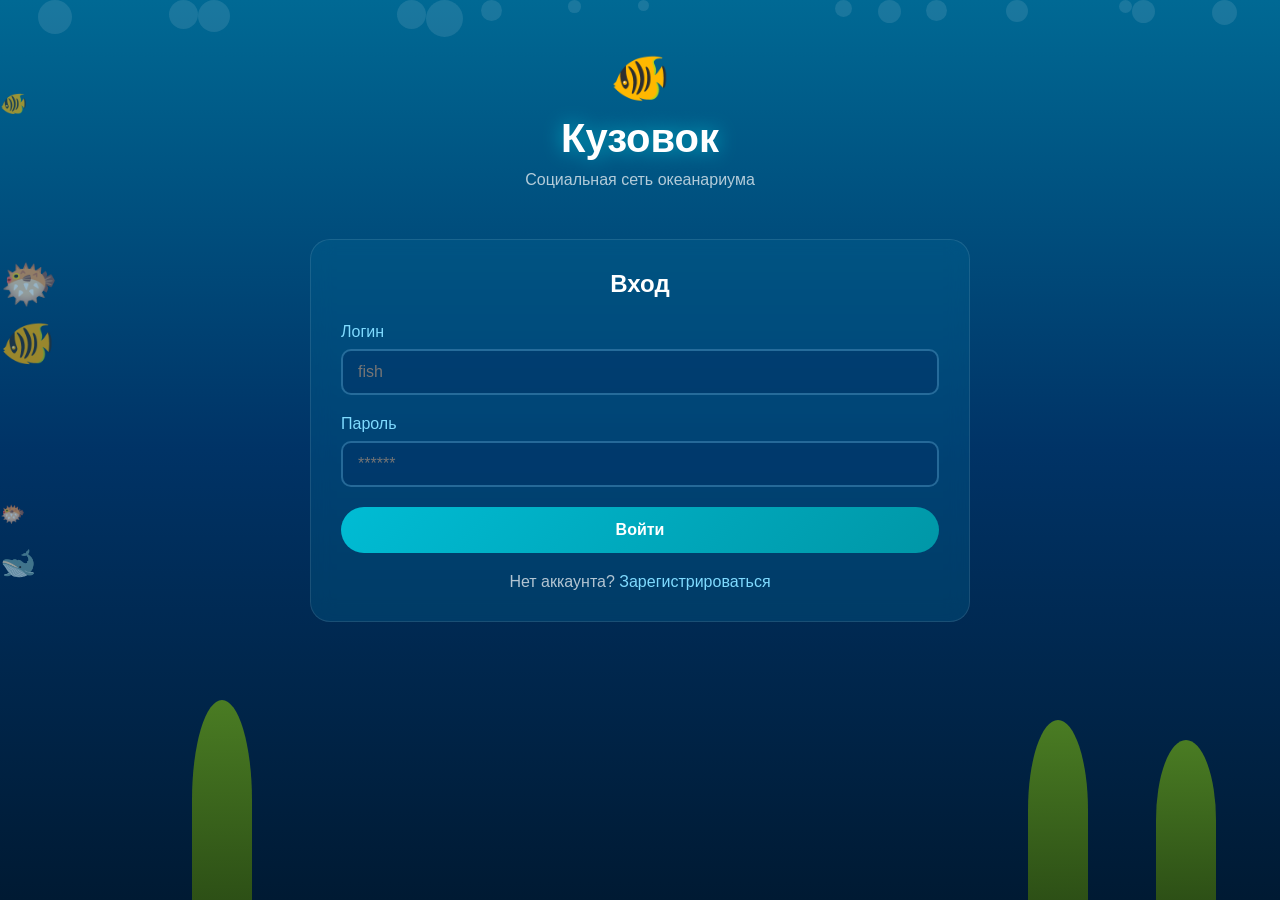
==== commit 34ee05cc: "feat: profile" ====
--- a/static/index.html
+++ b/static/index.html
@@ -51,8 +51,14 @@
         .file-input { display: none; }
         .post { background: rgba(0, 51, 102, 0.4); border-radius: 15px; padding: 20px; margin-bottom: 15px; border: 1px solid rgba(127, 219, 255, 0.2); position: relative; }
         .post-header { display: flex; justify-content: space-between; align-items: center; margin-bottom: 12px; }
-        .post-author { font-weight: 600; color: #7fdbff; }
-        .post-author::before { content: "🐟 "; }
+        .post-author { font-weight: 600; color: #7fdbff; display: flex; align-items: center; gap: 8px; }
+        .post-author::before { content: ""; }
+        .post-author-avatar { font-size: 1.1em; }
+        .post-author a { color: #7fdbff; text-decoration: none; }
+        .post-author a:hover { text-decoration: underline; }
+        .post-parent .post-author-avatar { font-size: 1em; margin-right: 4px; }
+        .post-parent a { color: #7fdbff; text-decoration: none; }
+        .post-parent a:hover { text-decoration: underline; }
         .post-date { font-size: 0.85em; color: rgba(255,255,255,0.5); }
         .post-content { line-height: 1.6; word-wrap: break-word; margin-bottom: 14px; }
         .post-content:last-child { margin-bottom: 0; }
@@ -122,12 +128,11 @@
             </div>
         </div>
         <div id="appContainer" class="app-container hidden">
-            <div id="appHeader" class="user-info"><div>Привет, <span id="username"></span>!</div><div class="header-actions"><a id="adminPanelLink" class="btn btn-secondary hidden" style="width:auto;padding:10px 20px;display:inline-flex;text-decoration:none;" href="#">Админ панель</a><button class="btn btn-secondary" style="width:auto;padding:10px 20px;" onclick="logout()">Выйти</button></div></div>
+            <div id="appHeader" class="user-info"><div>Привет, <span id="username"></span>!</div><div class="header-actions"><a id="adminPanelLink" class="btn btn-secondary hidden" style="width:auto;padding:10px 20px;display:inline-flex;text-decoration:none;" href="#">Админ панель</a><a class="btn btn-secondary" style="width:auto;padding:10px 20px;display:inline-flex;text-decoration:none;" href="/profile">Профиль</a><button class="btn btn-secondary" style="width:auto;padding:10px 20px;" onclick="logout()">Выйти</button></div></div>
             <div id="appContent" class="app-content">
                 <div style="display:flex;justify-content:flex-end;margin-bottom:15px;">
                     <button class="create-btn" onclick="openPostModal()">Новый пост</button>
                 </div>
-                <div class="tabs"><button class="tab active" onclick="showFeed()">Лента</button><button class="tab" onclick="showMyPosts()">Мои посты</button></div>
                 <div id="postsContainer"></div>
             </div>
             <div id="lockedState" class="locked-state hidden">
@@ -171,7 +176,6 @@
     </div>
     <script>
         let currentUser = null;
-        let currentTab = "feed";
         const ACCESS_DENIED_MESSAGE = "извините, вы пока не кузовок";
 
         const API_BASE = resolveBasePath();
@@ -601,8 +605,7 @@
                 return;
             }
 
-            const endpoint = currentTab === "feed" ? "/feed" : "/posts";
-            const response = await api(endpoint);
+            const response = await api("/feed");
             const container = document.getElementById("postsContainer");
 
             if (response.status === 403) {
@@ -623,12 +626,14 @@
         function renderPost(post) {
             const likedClass = post.liked ? " liked" : "";
             const likedLabel = post.liked ? "Убрать лайк" : "Поставить лайк";
+            const displayName = post.name || post.username;
+            const avatar = post.avatar || '🐠';
             const contentHtml = post.content ? '<div class="post-content">' + esc(post.content) + '</div>' : "";
             const imageHtml = renderPostImage(post);
             const parentHtml = renderParentPost(post);
             const actionsHtml = '<div class="post-actions"><button class="like-btn' + likedClass + '" aria-label="' + likedLabel + '" onclick="likePost(' + post.id + ', this)">❤️ <span>' + post.likes + '</span></button><button class="reply-btn" aria-label="Ответить" onclick="replyToPost(' + post.id + ')">↩</button></div>';
 
-            return '<div class="post" id="post-' + post.id + '"><div class="post-header"><div class="post-author">' + esc(post.username) + '</div><div class="post-date">' + fmt(post.created_at) + '</div></div>' + parentHtml + contentHtml + imageHtml + '<div class="post-footer">' + actionsHtml + '</div></div>';
+            return '<div class="post" id="post-' + post.id + '"><div class="post-header"><div class="post-author"><span class="post-author-avatar">' + esc(avatar) + '</span><a href="/user/' + esc(post.username) + '" onclick="event.stopPropagation();">' + esc(displayName) + '</a></div><div class="post-date">' + fmt(post.created_at) + '</div></div>' + parentHtml + contentHtml + imageHtml + '<div class="post-footer">' + actionsHtml + '</div></div>';
         }
 
         function renderParentPost(post) {
@@ -636,7 +641,9 @@
                 return "";
             }
             const parent = post.parent_post;
-            return '<div class="post-parent" onclick="scrollToPost(' + parent.id + ')" style="cursor:pointer;">↩ Ответ на: <strong>@' + esc(parent.username) + '</strong> — ' + esc(truncateText(parent.content, 20)) + '</div>';
+            const parentName = parent.name || parent.username;
+            const parentAvatar = parent.avatar || '🐠';
+            return '<div class="post-parent" onclick="scrollToPost(' + parent.id + ')" style="cursor:pointer;"><span class="post-author-avatar">' + esc(parentAvatar) + '</span> ↩ Ответ на: <a href="/user/' + esc(parent.username) + '" onclick="event.stopPropagation();"><strong>@' + esc(parent.username) + '</strong></a> — ' + esc(truncateText(parent.content, 20)) + '</div>';
         }
 
         function renderPostImage(post) {
@@ -731,18 +738,6 @@
                 applyLockedState(currentUser && currentUser.access_message);
                 return;
             }
-            currentTab = "feed";
-            document.querySelectorAll(".tab").forEach((tab, index) => tab.classList.toggle("active", index === 0));
-            loadPosts();
-        }
-
-        function showMyPosts() {
-            if (!currentUser || !currentUser.is_allowed) {
-                applyLockedState(currentUser && currentUser.access_message);
-                return;
-            }
-            currentTab = "my";
-            document.querySelectorAll(".tab").forEach((tab, index) => tab.classList.toggle("active", index === 1));
             loadPosts();
         }
 
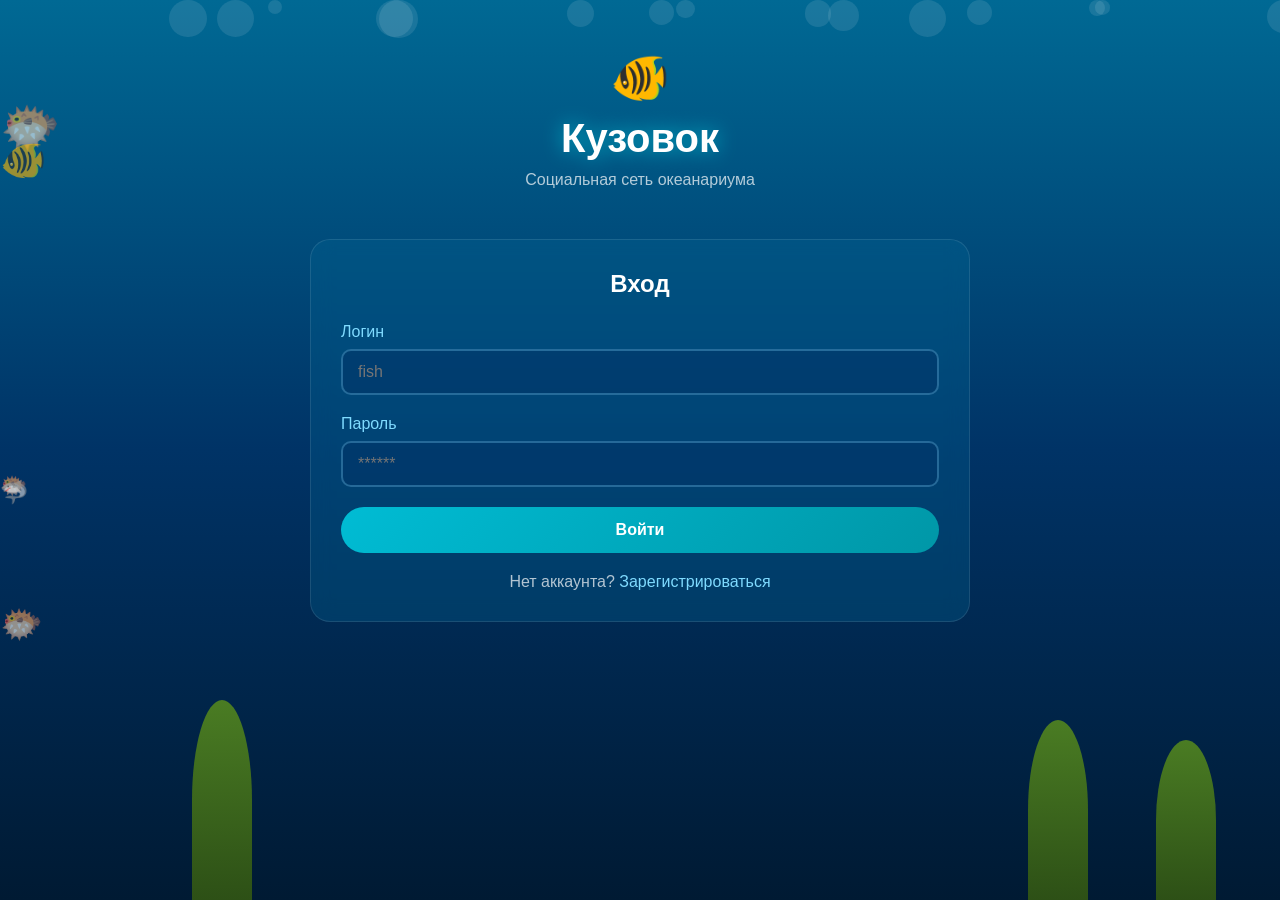
==== commit e671e067: "fix" ====
--- a/static/index.html
+++ b/static/index.html
@@ -128,7 +128,7 @@
             </div>
         </div>
         <div id="appContainer" class="app-container hidden">
-            <div id="appHeader" class="user-info"><div>Привет, <span id="username"></span>!</div><div class="header-actions"><a id="adminPanelLink" class="btn btn-secondary hidden" style="width:auto;padding:10px 20px;display:inline-flex;text-decoration:none;" href="#">Админ панель</a><a class="btn btn-secondary" style="width:auto;padding:10px 20px;display:inline-flex;text-decoration:none;" href="/profile">Профиль</a><button class="btn btn-secondary" style="width:auto;padding:10px 20px;" onclick="logout()">Выйти</button></div></div>
+            <div id="appHeader" class="user-info"><div>Привет, <span id="username"></span>!</div><div class="header-actions"><a id="adminPanelLink" class="btn btn-secondary hidden" style="width:auto;padding:10px 20px;display:inline-flex;text-decoration:none;" href="#">Админ панель</a><a class="btn btn-secondary" style="width:auto;padding:10px 20px;display:inline-flex;text-decoration:none;" id="profileLink" href="/profile">Профиль</a><button class="btn btn-secondary" style="width:auto;padding:10px 20px;" onclick="logout()">Выйти</button></div></div>
             <div id="appContent" class="app-content">
                 <div style="display:flex;justify-content:flex-end;margin-bottom:15px;">
                     <button class="create-btn" onclick="openPostModal()">Новый пост</button>
@@ -197,6 +197,14 @@
             return path.endsWith("/") ? path.slice(0, -1) : path;
         }
 
+        function userUrl(username) {
+            return API_BASE + "/user/" + encodeURIComponent(username);
+        }
+
+        function profileUrl() {
+            return API_BASE + "/profile";
+        }
+
         function resolveMediaUrl(url) {
             if (!url) {
                 return "";
@@ -633,7 +641,7 @@
             const parentHtml = renderParentPost(post);
             const actionsHtml = '<div class="post-actions"><button class="like-btn' + likedClass + '" aria-label="' + likedLabel + '" onclick="likePost(' + post.id + ', this)">❤️ <span>' + post.likes + '</span></button><button class="reply-btn" aria-label="Ответить" onclick="replyToPost(' + post.id + ')">↩</button></div>';
 
-            return '<div class="post" id="post-' + post.id + '"><div class="post-header"><div class="post-author"><span class="post-author-avatar">' + esc(avatar) + '</span><a href="/user/' + esc(post.username) + '" onclick="event.stopPropagation();">' + esc(displayName) + '</a></div><div class="post-date">' + fmt(post.created_at) + '</div></div>' + parentHtml + contentHtml + imageHtml + '<div class="post-footer">' + actionsHtml + '</div></div>';
+            return '<div class="post" id="post-' + post.id + '"><div class="post-header"><div class="post-author"><span class="post-author-avatar">' + esc(avatar) + '</span><a href="' + userUrl(post.username) + '" onclick="event.stopPropagation();">' + esc(displayName) + '</a></div><div class="post-date">' + fmt(post.created_at) + '</div></div>' + parentHtml + contentHtml + imageHtml + '<div class="post-footer">' + actionsHtml + '</div></div>';
         }
 
         function renderParentPost(post) {
@@ -643,7 +651,7 @@
             const parent = post.parent_post;
             const parentName = parent.name || parent.username;
             const parentAvatar = parent.avatar || '🐠';
-            return '<div class="post-parent" onclick="scrollToPost(' + parent.id + ')" style="cursor:pointer;"><span class="post-author-avatar">' + esc(parentAvatar) + '</span> ↩ Ответ на: <a href="/user/' + esc(parent.username) + '" onclick="event.stopPropagation();"><strong>@' + esc(parent.username) + '</strong></a> — ' + esc(truncateText(parent.content, 20)) + '</div>';
+            return '<div class="post-parent" onclick="scrollToPost(' + parent.id + ')" style="cursor:pointer;"><span class="post-author-avatar">' + esc(parentAvatar) + '</span> ↩ Ответ на: <a href="' + userUrl(parent.username) + '" onclick="event.stopPropagation();"><strong>@' + esc(parent.username) + '</strong></a> — ' + esc(truncateText(parent.content, 20)) + '</div>';
         }
 
         function renderPostImage(post) {
@@ -758,6 +766,7 @@
 
         createBubbles();
         createFish();
+        document.getElementById("profileLink").href = profileUrl();
         checkAuth();
         window.setInterval(updateImageCountdowns, 1000);
     </script>
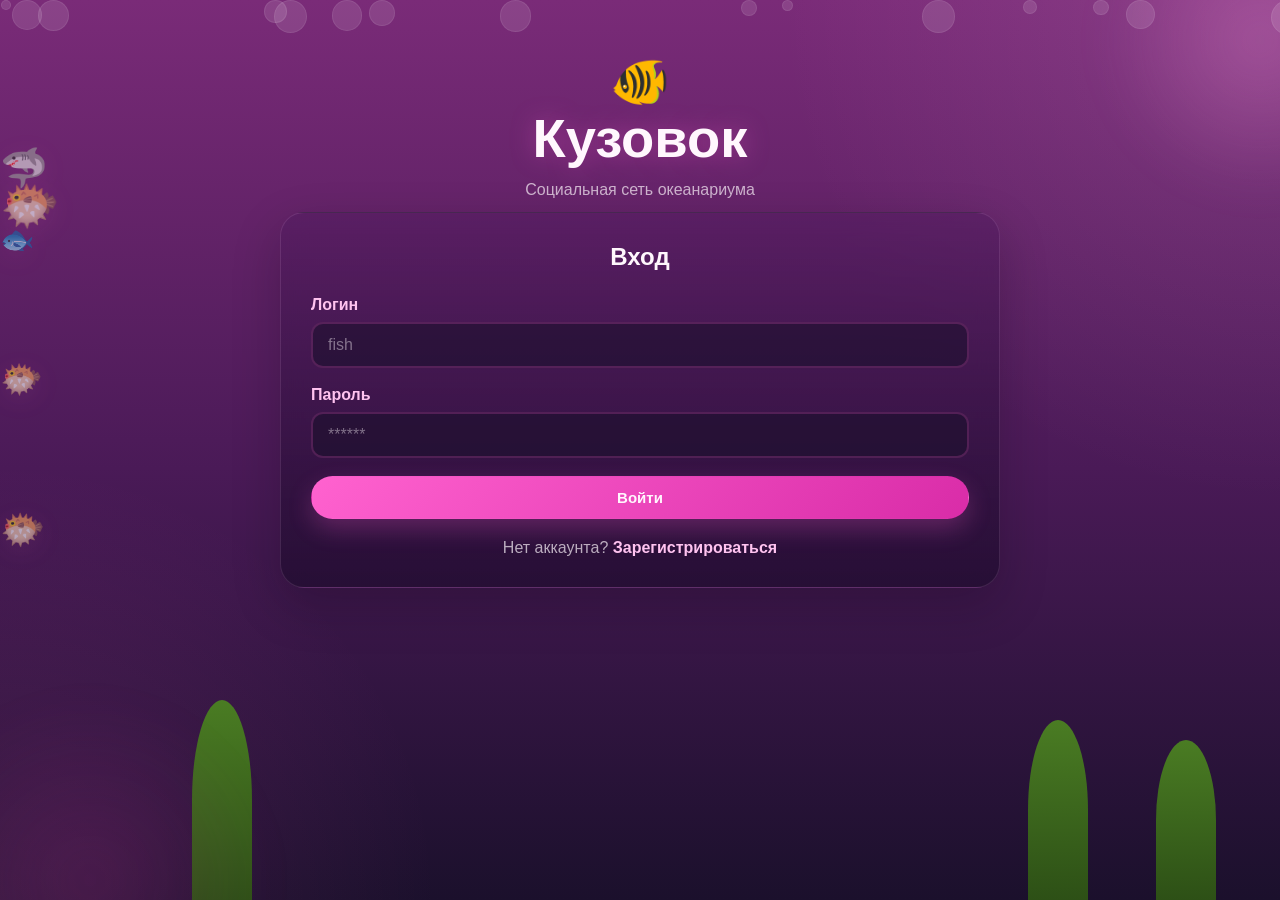
==== commit 0049c6fa: "feat: new colors + refatoring" ====
--- a/static/index.html
+++ b/static/index.html
@@ -1,151 +1,144 @@
 <!DOCTYPE html>
-<html lang="ru">
+<html lang="ru" data-page="home">
 <head>
     <meta charset="UTF-8">
     <meta name="viewport" content="width=device-width, initial-scale=1.0">
     <title>Кузовок</title>
-    <style>
-        * { margin: 0; padding: 0; box-sizing: border-box; }
-        body { font-family: sans-serif; min-height: 100vh; background: linear-gradient(180deg, #006994 0%, #003366 50%, #001a33 100%); color: #fff; }
-        .ocean-bg { position: fixed; top: 0; left: 0; width: 100%; height: 100%; pointer-events: none; z-index: 0; overflow: hidden; }
-        .bubble { position: absolute; background: rgba(255,255,255,0.1); border-radius: 50%; animation: rise 8s infinite ease-in; }
-        @keyframes rise { 0% { transform: translateY(100vh) scale(1); opacity: 0; } 50% { opacity: 0.5; } 100% { transform: translateY(-100px) scale(1.2); opacity: 0; } }
-        .fish { position: absolute; animation: swim 20s infinite linear; opacity: 0.6; font-size: 24px; }
-        @keyframes swim { 0% { transform: translateX(100vw); } 100% { transform: translateX(-100px); } }
-        .container { position: relative; z-index: 1; max-width: 700px; margin: 0 auto; padding: 20px; }
-        header { text-align: center; padding: 30px 0; }
-        .logo { font-size: 3em; display: inline-block; animation: float 3s ease-in-out infinite; }
-        @keyframes float { 0%, 100% { transform: translateY(0); } 50% { transform: translateY(-10px); } }
-        h1 { font-size: 2.5em; text-shadow: 0 0 20px rgba(0,255,255,0.5); margin-top: 10px; }
-        .auth-container, .app-container { background: rgba(0, 105, 148, 0.3); backdrop-filter: blur(10px); border-radius: 20px; padding: 30px; margin-top: 20px; border: 1px solid rgba(255,255,255,0.1); }
-        .hidden { display: none !important; }
-        .form-group { margin-bottom: 20px; }
-        label { display: block; margin-bottom: 8px; font-weight: 500; color: #7fdbff; }
-        input, textarea { width: 100%; padding: 12px 15px; border: 2px solid rgba(127, 219, 255, 0.3); border-radius: 10px; background: rgba(0, 51, 102, 0.5); color: #fff; font-size: 16px; }
-        input:focus, textarea:focus { outline: none; border-color: #7fdbff; }
-        textarea { resize: vertical; min-height: 100px; }
-        .btn { background: linear-gradient(135deg, #00bcd4 0%, #0097a7 100%); color: #fff; border: none; padding: 14px 30px; border-radius: 25px; font-size: 16px; font-weight: 600; cursor: pointer; width: 100%; transition: transform 0.2s; }
-        .btn:hover { transform: translateY(-2px); box-shadow: 0 5px 20px rgba(0, 188, 212, 0.4); }
-        .btn-secondary { background: linear-gradient(135deg, #5c6bc0 0%, #3949ab 100%); }
-        .auth-toggle { text-align: center; margin-top: 20px; color: rgba(255,255,255,0.7); }
-        .auth-toggle a { color: #7fdbff; text-decoration: none; cursor: pointer; }
-        .user-info { display: flex; justify-content: space-between; align-items: center; padding-bottom: 20px; border-bottom: 1px solid rgba(255,255,255,0.1); margin-bottom: 20px; gap: 16px; }
-        .user-info span { color: #7fdbff; }
-        .header-actions { display: flex; align-items: center; gap: 12px; flex-wrap: wrap; }
-        .app-content { display: block; }
-        .locked-state { padding: 36px 24px; border-radius: 18px; border: 1px solid rgba(127, 219, 255, 0.16); background: rgba(0, 25, 51, 0.32); text-align: center; }
-        .locked-title { font-size: 1.7em; margin-bottom: 14px; color: #d9fbff; }
-        .locked-copy { color: rgba(255,255,255,0.72); line-height: 1.7; max-width: 460px; margin: 0 auto; }
-        .post-form { margin-bottom: 25px; }
-        .reply-to-block { background: rgba(0, 188, 212, 0.15); border: 1px solid rgba(0, 188, 212, 0.4); border-radius: 10px; padding: 10px 14px; margin-bottom: 12px; display: flex; align-items: center; justify-content: space-between; gap: 10px; }
-        .reply-to-info { display: flex; align-items: center; gap: 8px; color: rgba(255,255,255,0.9); font-size: 14px; }
-        .reply-to-info strong { color: #7fdbff; }
-        .reply-to-clear { background: rgba(255,255,255,0.15); border: none; color: rgba(255,255,255,0.8); width: 24px; height: 24px; border-radius: 50%; cursor: pointer; font-size: 14px; display: flex; align-items: center; justify-content: center; transition: background 0.2s; flex-shrink: 0; }
-        .reply-to-clear:hover { background: rgba(255,255,255,0.3); }
-        .post-attach { display: flex; align-items: center; gap: 10px; flex-wrap: wrap; margin-top: 12px; padding: 12px 14px; border-radius: 14px; background: rgba(0, 51, 102, 0.28); border: 1px solid rgba(127, 219, 255, 0.15); }
-        .attach-btn, .attach-clear { border: none; cursor: pointer; border-radius: 999px; padding: 8px 14px; font-size: 14px; }
-        .attach-btn { background: rgba(0, 188, 212, 0.2); color: #c8f7ff; border: 1px solid rgba(127, 219, 255, 0.25); }
-        .attach-clear { background: rgba(255,255,255,0.08); color: rgba(255,255,255,0.8); }
-        .attach-name { color: rgba(255,255,255,0.78); font-size: 14px; max-width: 260px; overflow: hidden; text-overflow: ellipsis; white-space: nowrap; }
-        .attach-hint { color: rgba(255,255,255,0.5); font-size: 12px; width: 100%; }
-        .file-input { display: none; }
-        .post { background: rgba(0, 51, 102, 0.4); border-radius: 15px; padding: 20px; margin-bottom: 15px; border: 1px solid rgba(127, 219, 255, 0.2); position: relative; }
-        .post-header { display: flex; justify-content: space-between; align-items: center; margin-bottom: 12px; }
-        .post-author { font-weight: 600; color: #7fdbff; display: flex; align-items: center; gap: 8px; }
-        .post-author::before { content: ""; }
-        .post-author-avatar { font-size: 1.1em; }
-        .post-author a { color: #7fdbff; text-decoration: none; }
-        .post-author a:hover { text-decoration: underline; }
-        .post-parent .post-author-avatar { font-size: 1em; margin-right: 4px; }
-        .post-parent a { color: #7fdbff; text-decoration: none; }
-        .post-parent a:hover { text-decoration: underline; }
-        .post-date { font-size: 0.85em; color: rgba(255,255,255,0.5); }
-        .post-content { line-height: 1.6; word-wrap: break-word; margin-bottom: 14px; }
-        .post-content:last-child { margin-bottom: 0; }
-        .post-parent { background: rgba(0, 188, 212, 0.1); border-left: 3px solid rgba(0, 188, 212, 0.5); padding: 8px 12px; margin-bottom: 12px; border-radius: 0 8px 8px 0; font-size: 14px; color: rgba(255,255,255,0.8); }
-        .post-parent strong { color: #7fdbff; }
-        .post-image { position: relative; margin-bottom: 14px; border-radius: 16px; overflow: hidden; border: 1px solid rgba(127, 219, 255, 0.25); background: rgba(0, 25, 51, 0.45); }
-        .post-image img { display: block; width: 100%; max-height: 420px; object-fit: cover; }
-        .image-timer { position: absolute; top: 12px; right: 12px; padding: 7px 11px; border-radius: 999px; background: rgba(0, 11, 25, 0.78); color: #d8fbff; font-size: 13px; letter-spacing: 0.03em; border: 1px solid rgba(127, 219, 255, 0.18); }
-        .post-footer { margin-top: 15px; padding-top: 15px; border-top: 1px solid rgba(255,255,255,0.1); display: flex; justify-content: space-between; align-items: center; }
-        .post-actions { display: flex; gap: 15px; }
-        .like-btn { background: none; border: none; color: rgba(255,255,255,0.7); cursor: pointer; font-size: 1.2em; display: flex; align-items: center; gap: 5px; }
-        .like-btn:hover { color: #ff6b6b; }
-        .like-btn.liked { color: #ff6b6b; }
-        .reply-btn { background: none; border: none; color: rgba(255,255,255,0.7); cursor: pointer; font-size: 1.2em; display: flex; align-items: center; gap: 5px; padding: 5px 10px; border-radius: 8px; transition: background 0.2s, color 0.2s; }
-        .reply-btn:hover { background: rgba(0, 188, 212, 0.2); color: #7fdbff; }
-        .tabs { display: flex; gap: 10px; margin-bottom: 20px; }
-        .tab { flex: 1; padding: 12px; background: rgba(0, 51, 102, 0.3); border: 2px solid rgba(127, 219, 255, 0.3); border-radius: 10px; color: #fff; cursor: pointer; }
-        .tab.active { background: rgba(0, 188, 212, 0.3); border-color: #00bcd4; }
-        .error { background: rgba(255, 107, 107, 0.2); border: 1px solid rgba(255, 107, 107, 0.5); color: #ff6b6b; padding: 12px; border-radius: 10px; margin-bottom: 20px; }
-        .success { background: rgba(102, 252, 185, 0.2); border: 1px solid rgba(102, 252, 185, 0.5); color: #66fcb9; padding: 12px; border-radius: 10px; margin-bottom: 20px; }
-        .empty-state { text-align: center; padding: 40px; color: rgba(255,255,255,0.5); }
-        .seaweed { position: fixed; bottom: 0; width: 60px; background: linear-gradient(to top, #2d5016, #4a7c23); border-radius: 50% 50% 0 0; animation: sway 3s ease-in-out infinite; z-index: 0; pointer-events: none; }
-        @keyframes sway { 0%, 100% { transform: rotate(-5deg); } 50% { transform: rotate(5deg); } }
-        .seaweed:nth-child(1) { left: 5%; height: 150px; }
-        .seaweed:nth-child(2) { left: 15%; height: 200px; animation-delay: 0.5s; }
-        .seaweed:nth-child(3) { right: 15%; height: 180px; animation-delay: 1s; }
-        .seaweed:nth-child(4) { right: 5%; height: 160px; animation-delay: 1.5s; }
-        .modal-overlay { position: fixed; top: 0; left: 0; width: 100%; height: 100%; background: rgba(0, 26, 51, 0.85); backdrop-filter: blur(5px); display: flex; align-items: center; justify-content: center; z-index: 1000; opacity: 0; visibility: hidden; transition: opacity 0.25s, visibility 0.25s; }
-        .modal-overlay.active { opacity: 1; visibility: visible; }
-        .modal { background: rgba(0, 77, 128, 0.95); border: 1px solid rgba(127, 219, 255, 0.3); border-radius: 20px; width: 90%; max-width: 500px; max-height: 90vh; overflow: hidden; display: flex; flex-direction: column; transform: translateY(20px); transition: transform 0.25s; }
-        .modal-overlay.active .modal { transform: translateY(0); }
-        .modal-header { display: flex; justify-content: space-between; align-items: center; padding: 18px 20px; border-bottom: 1px solid rgba(127, 219, 255, 0.2); }
-        .modal-header span { font-size: 1.2em; font-weight: 600; color: #d9fbff; }
-        .modal-close { background: rgba(255,255,255,0.1); border: none; color: rgba(255,255,255,0.8); width: 32px; height: 32px; border-radius: 50%; cursor: pointer; font-size: 18px; display: flex; align-items: center; justify-content: center; transition: background 0.2s; }
-        .modal-close:hover { background: rgba(255,255,255,0.2); }
-        .modal-body { padding: 20px; overflow-y: auto; flex: 1; }
-        .modal-body textarea { width: 100%; min-height: 120px; resize: vertical; }
-        .modal-footer { padding: 15px 20px; border-top: 1px solid rgba(127, 219, 255, 0.2); }
-        .create-btn { background: linear-gradient(135deg, #00bcd4 0%, #0097a7 100%); color: #fff; border: none; padding: 12px 20px; border-radius: 999px; font-size: 14px; font-weight: 600; cursor: pointer; transition: transform 0.2s, box-shadow 0.2s; display: flex; align-items: center; gap: 6px; }
-        .create-btn:hover { transform: translateY(-2px); box-shadow: 0 5px 20px rgba(0, 188, 212, 0.4); }
-        .create-btn::before { content: "+"; font-size: 1.3em; line-height: 1; }
-        .modal-attach { display: flex; align-items: center; gap: 10px; flex-wrap: wrap; margin-top: 12px; padding: 12px 14px; border-radius: 14px; background: rgba(0, 51, 102, 0.28); border: 1px solid rgba(127, 219, 255, 0.15); }
-        .modal-image-preview { max-width: 100%; max-height: 200px; border-radius: 12px; margin-top: 12px; object-fit: cover; display: none; }
-    </style>
+    <script>
+        (function (window, document) {
+            const page = document.documentElement.dataset.page;
+            const path = window.location.pathname || "/";
+
+            function trimSuffixes(suffixes) {
+                for (const suffix of suffixes) {
+                    if (path === suffix) {
+                        return "";
+                    }
+                    if (path.endsWith(suffix)) {
+                        return path.slice(0, -suffix.length);
+                    }
+                }
+                if (path === "/") {
+                    return "";
+                }
+                return path.endsWith("/") ? path.slice(0, -1) : path;
+            }
+
+            let basePath = "";
+            if (page === "profile") {
+                basePath = trimSuffixes(["/static/profile.html", "/profile.html", "/profile/", "/profile"]);
+            } else if (page === "admin") {
+                basePath = trimSuffixes(["/static/admin.html", "/admin.html", "/admin/", "/admin"]);
+            } else if (page === "user") {
+                const match = path.match(/\/user\/[^/]+\/?$/);
+                basePath = match ? path.slice(0, -match[0].length) : trimSuffixes(["/static/user.html", "/user.html"]);
+            } else {
+                basePath = trimSuffixes(["/static/index.html", "/index.html", "/index.php"]);
+            }
+
+            window.__KUZOVOK_BASE_PATH__ = basePath;
+
+            const link = document.createElement("link");
+            link.rel = "stylesheet";
+            link.href = `${basePath}/static/app.css`;
+            document.head.appendChild(link);
+
+            window.__loadKuzovokScripts__ = function (scripts) {
+                return scripts.reduce((promise, scriptName) => {
+                    return promise.then(() => new Promise((resolve, reject) => {
+                        const script = document.createElement("script");
+                        script.src = `${basePath}/static/${scriptName}`;
+                        script.async = false;
+                        script.onload = resolve;
+                        script.onerror = reject;
+                        document.body.appendChild(script);
+                    }));
+                }, Promise.resolve());
+            };
+        })(window, document);
+    </script>
 </head>
 <body>
     <div class="ocean-bg" id="oceanBg"></div>
-    <div class="seaweed"></div><div class="seaweed"></div><div class="seaweed"></div><div class="seaweed"></div>
-    <div class="container">
-        <header><div class="logo">🐠</div><h1>Кузовок</h1><p style="color:rgba(255,255,255,0.7);margin-top:10px;">Социальная сеть океанариума</p></header>
-        <div id="authContainer" class="auth-container">
+    <div class="seaweed seaweed--left"></div>
+    <div class="seaweed"></div>
+    <div class="seaweed"></div>
+    <div class="seaweed"></div>
+
+    <main class="page-shell page-shell--narrow">
+        <header class="home-header">
+            <div class="logo">🐠</div>
+            <h1 class="page-title">Кузовок</h1>
+            <p class="page-subtitle">Социальная сеть океанариума</p>
+        </header>
+
+        <section id="authContainer" class="auth-panel">
             <div id="loginForm">
-                <h2 style="margin-bottom:25px;text-align:center;">Вход</h2>
-                <div id="loginError" class="error hidden"></div>
-                <div class="form-group"><label>Логин</label><input type="text" id="loginUsername" placeholder="fish"></div>
-                <div class="form-group"><label>Пароль</label><input type="password" id="loginPassword" placeholder="******"></div>
-                <button class="btn" onclick="login()">Войти</button>
-                <div class="auth-toggle">Нет аккаунта? <a onclick="showRegister()">Зарегистрироваться</a></div>
+                <h2 class="auth-title">Вход</h2>
+                <div id="loginError" class="message error hidden"></div>
+                <div class="form-group">
+                    <label for="loginUsername">Логин</label>
+                    <input type="text" id="loginUsername" placeholder="fish">
+                </div>
+                <div class="form-group">
+                    <label for="loginPassword">Пароль</label>
+                    <input type="password" id="loginPassword" placeholder="******">
+                </div>
+                <button id="loginButton" class="btn btn-primary full-width" type="button">Войти</button>
+                <div class="auth-toggle">
+                    Нет аккаунта?
+                    <button id="showRegisterLink" class="text-link-button" type="button">Зарегистрироваться</button>
+                </div>
             </div>
+
             <div id="registerForm" class="hidden">
-                <h2 style="margin-bottom:25px;text-align:center;">Регистрация</h2>
-                <div id="registerError" class="error hidden"></div>
-                <div class="form-group"><label>Логин</label><input type="text" id="regUsername" placeholder="fish"></div>
-                <div class="form-group"><label>Пароль</label><input type="password" id="regPassword" placeholder="******"></div>
-                <button class="btn" onclick="register()">Создать аккаунт</button>
-                <div class="auth-toggle">Уже есть аккаунт? <a onclick="showLogin()">Войти</a></div>
+                <h2 class="auth-title">Регистрация</h2>
+                <div id="registerError" class="message error hidden"></div>
+                <div class="form-group">
+                    <label for="regUsername">Логин</label>
+                    <input type="text" id="regUsername" placeholder="fish">
+                </div>
+                <div class="form-group">
+                    <label for="regPassword">Пароль</label>
+                    <input type="password" id="regPassword" placeholder="******">
+                </div>
+                <button id="registerButton" class="btn btn-primary full-width" type="button">Создать аккаунт</button>
+                <div class="auth-toggle">
+                    Уже есть аккаунт?
+                    <button id="showLoginLink" class="text-link-button" type="button">Войти</button>
+                </div>
             </div>
-        </div>
-        <div id="appContainer" class="app-container hidden">
-            <div id="appHeader" class="user-info"><div>Привет, <span id="username"></span>!</div><div class="header-actions"><a id="adminPanelLink" class="btn btn-secondary hidden" style="width:auto;padding:10px 20px;display:inline-flex;text-decoration:none;" href="#">Админ панель</a><a class="btn btn-secondary" style="width:auto;padding:10px 20px;display:inline-flex;text-decoration:none;" id="profileLink" href="/profile">Профиль</a><button class="btn btn-secondary" style="width:auto;padding:10px 20px;" onclick="logout()">Выйти</button></div></div>
-            <div id="appContent" class="app-content">
-                <div style="display:flex;justify-content:flex-end;margin-bottom:15px;">
-                    <button class="create-btn" onclick="openPostModal()">Новый пост</button>
+        </section>
+
+        <section id="appContainer" class="app-panel hidden">
+            <div id="appHeader" class="user-info">
+                <div>Привет, <strong id="username"></strong>!</div>
+                <div class="header-actions">
+                    <a id="adminPanelLink" class="btn btn-secondary header-button hidden" href="#">Админ панель</a>
+                    <a id="profileLink" class="btn btn-secondary header-button" href="#">Профиль</a>
+                    <button id="logoutButton" class="btn btn-secondary header-button" type="button">Выйти</button>
                 </div>
-                <div id="postsContainer"></div>
             </div>
+
+            <div id="appContent">
+                <div class="create-row">
+                    <button id="openCreatePostButton" class="create-btn" type="button">Новый пост</button>
+                </div>
+                <div id="postsContainer" class="posts-list"></div>
+            </div>
+
             <div id="lockedState" class="locked-state hidden">
                 <div class="locked-title">Доступ пока закрыт</div>
                 <div id="lockedMessage" class="locked-copy">извините, вы пока не кузовок</div>
             </div>
-        </div>
-    </div>
-    <div class="modal-overlay" id="postModal" onclick="if(event.target===this)closePostModal()">
+        </section>
+    </main>
+
+    <div id="postModal" class="modal-overlay">
         <div class="modal">
             <div class="modal-header">
                 <span id="modalTitle">Новый пост</span>
-                <button class="modal-close" onclick="closePostModal()">×</button>
+                <button id="modalCloseButton" class="modal-close" type="button">×</button>
             </div>
             <div class="modal-body">
                 <div id="modalReplyBlock" class="reply-to-block hidden">
@@ -155,620 +148,32 @@
                         <span>—</span>
                         <span id="modalReplyContent"></span>
                     </div>
-                    <button class="reply-to-clear" onclick="clearModalReply()">×</button>
+                    <button id="clearModalReplyButton" class="reply-to-clear" type="button">×</button>
                 </div>
-                <div id="modalPostSuccess" class="success hidden"></div>
-                <div id="modalPostError" class="error hidden"></div>
+
+                <div id="modalPostSuccess" class="message success hidden"></div>
+                <div id="modalPostError" class="message error hidden"></div>
+
                 <textarea id="modalPostContent" placeholder="Расскажите обитателям океанариума о чём-нибудь..."></textarea>
+
                 <div class="modal-attach">
-                    <input id="modalPostImageInput" class="file-input" type="file" accept="image/jpeg,image/png,image/webp,image/gif" onchange="handleModalImageSelection(event)">
-                    <button class="attach-btn" type="button" onclick="document.getElementById('modalPostImageInput').click()">📷 Добавить картинку</button>
+                    <input id="modalPostImageInput" class="file-input" type="file" accept="image/jpeg,image/png,image/webp,image/gif">
+                    <button id="openModalImageButton" class="attach-btn" type="button">📷 Добавить картинку</button>
                     <span id="modalSelectedImageName" class="attach-name">Без картинки</span>
-                    <button id="modalClearImageButton" class="attach-clear hidden" type="button" onclick="clearModalImage()">Убрать</button>
+                    <button id="modalClearImageButton" class="attach-clear hidden" type="button">Убрать</button>
                     <div class="attach-hint">Картинка хранится 24 часа.</div>
                 </div>
+
                 <img id="modalImagePreview" class="modal-image-preview" alt="Превью">
             </div>
             <div class="modal-footer">
-                <button class="btn" onclick="submitFromModal()">Опубликовать</button>
+                <button id="modalSubmitButton" class="btn btn-primary full-width" type="button">Опубликовать</button>
             </div>
         </div>
     </div>
+
     <script>
-        let currentUser = null;
-        const ACCESS_DENIED_MESSAGE = "извините, вы пока не кузовок";
-
-        const API_BASE = resolveBasePath();
-
-        function resolveBasePath() {
-            const path = window.location.pathname || "/";
-            const suffixes = ["/static/index.html", "/index.html", "/index.php"];
-
-            for (const suffix of suffixes) {
-                if (path.endsWith(suffix)) {
-                    return path.slice(0, -suffix.length);
-                }
-            }
-
-            if (path === "/") {
-                return "";
-            }
-
-            return path.endsWith("/") ? path.slice(0, -1) : path;
-        }
-
-        function userUrl(username) {
-            return API_BASE + "/user/" + encodeURIComponent(username);
-        }
-
-        function profileUrl() {
-            return API_BASE + "/profile";
-        }
-
-        function resolveMediaUrl(url) {
-            if (!url) {
-                return "";
-            }
-            if (url.startsWith("http://") || url.startsWith("https://")) {
-                return url;
-            }
-            return `${API_BASE}${url}`;
-        }
-
-        function resolveAdminUrl() {
-            return `${API_BASE}/admin`;
-        }
-
-        function syncAdminPanelButton() {
-            const link = document.getElementById("adminPanelLink");
-            link.href = resolveAdminUrl();
-            link.classList.toggle("hidden", !currentUser || currentUser.role !== "admin");
-        }
-
-        function createBubbles() {
-            const container = document.getElementById("oceanBg");
-            for (let i = 0; i < 15; i++) {
-                const bubble = document.createElement("div");
-                bubble.className = "bubble";
-                bubble.style.left = Math.random() * 100 + "%";
-                bubble.style.width = bubble.style.height = (Math.random() * 30 + 10) + "px";
-                bubble.style.animationDelay = Math.random() * 8 + "s";
-                bubble.style.animationDuration = (Math.random() * 5 + 6) + "s";
-                container.appendChild(bubble);
-            }
-        }
-
-        function createFish() {
-            const container = document.getElementById("oceanBg");
-            const emojis = ["🐠", "🐟", "🐡", "🦈", "🐋"];
-            for (let i = 0; i < 5; i++) {
-                const fish = document.createElement("div");
-                fish.className = "fish";
-                fish.textContent = emojis[Math.floor(Math.random() * emojis.length)];
-                fish.style.fontSize = (Math.random() * 30 + 20) + "px";
-                fish.style.top = (Math.random() * 60 + 10) + "%";
-                fish.style.animationDuration = (Math.random() * 15 + 15) + "s";
-                fish.style.animationDelay = Math.random() * 20 + "s";
-                container.appendChild(fish);
-            }
-        }
-
-        async function api(endpoint, options = {}) {
-            try {
-                const headers = { ...(options.headers || {}) };
-                if (options.body instanceof FormData) {
-                    delete headers["Content-Type"];
-                } else {
-                    headers["Content-Type"] = headers["Content-Type"] || "application/json";
-                }
-
-                const response = await fetch(`${API_BASE}/api${endpoint}`, {
-                    ...options,
-                    headers,
-                    credentials: "include"
-                });
-                const payload = await response.json();
-                if (payload && typeof payload === "object") {
-                    payload.status = response.status;
-                }
-
-                if (response.status === 403 && payload && payload.message === ACCESS_DENIED_MESSAGE) {
-                    if (currentUser) {
-                        currentUser.is_allowed = false;
-                        currentUser.access_message = payload.message;
-                    }
-                    applyLockedState(payload.message);
-                }
-
-                return payload;
-            } catch (error) {
-                console.error("API request failed", error);
-                return { success: false, message: "Ошибка сети" };
-            }
-        }
-
-        function showError(id, message) {
-            const element = document.getElementById(id);
-            element.textContent = message;
-            element.classList.remove("hidden");
-            setTimeout(() => element.classList.add("hidden"), 5000);
-        }
-
-        function showLogin() {
-            document.getElementById("loginForm").classList.remove("hidden");
-            document.getElementById("registerForm").classList.add("hidden");
-        }
-
-        function showRegister() {
-            document.getElementById("loginForm").classList.add("hidden");
-            document.getElementById("registerForm").classList.remove("hidden");
-        }
-
-        function applyLockedState(message) {
-            document.getElementById("appHeader").classList.add("hidden");
-            document.getElementById("appContent").classList.add("hidden");
-            document.getElementById("lockedState").classList.remove("hidden");
-            document.getElementById("lockedMessage").textContent = message || ACCESS_DENIED_MESSAGE;
-            document.getElementById("postsContainer").innerHTML = "";
-            document.getElementById("postSuccess").classList.add("hidden");
-            document.getElementById("postError").classList.add("hidden");
-            document.getElementById("postContent").value = "";
-            clearSelectedImage();
-            window.modalReplyToPostId = null;
-        }
-
-        function applyAllowedState() {
-            document.getElementById("appHeader").classList.remove("hidden");
-            document.getElementById("appContent").classList.remove("hidden");
-            document.getElementById("lockedState").classList.add("hidden");
-        }
-
-        function openImagePicker() {
-            document.getElementById("postImageInput").click();
-        }
-
-        function handleImageSelection(event) {
-            const input = event.target;
-            const file = input.files && input.files[0] ? input.files[0] : null;
-            const name = document.getElementById("selectedImageName");
-            const clearButton = document.getElementById("clearImageButton");
-
-            if (!file) {
-                name.textContent = "Без картинки";
-                clearButton.classList.add("hidden");
-                return;
-            }
-
-            name.textContent = file.name;
-            clearButton.classList.remove("hidden");
-        }
-
-        function clearSelectedImage() {
-            const input = document.getElementById("postImageInput");
-            input.value = "";
-            document.getElementById("selectedImageName").textContent = "Без картинки";
-            document.getElementById("clearImageButton").classList.add("hidden");
-        }
-
-        function openPostModal(post) {
-            const modal = document.getElementById("postModal");
-            const title = document.getElementById("modalTitle");
-            const replyBlock = document.getElementById("modalReplyBlock");
-
-            document.getElementById("modalPostContent").value = "";
-            document.getElementById("modalPostSuccess").classList.add("hidden");
-            document.getElementById("modalPostError").classList.add("hidden");
-            clearModalImage();
-
-            if (post && post.id) {
-                title.textContent = "Ответ";
-                document.getElementById("modalReplyUsername").textContent = "@" + post.username;
-                document.getElementById("modalReplyContent").textContent = truncateText(post.content, 20);
-                replyBlock.classList.remove("hidden");
-                window.modalReplyToPostId = post.id;
-            } else {
-                title.textContent = "Новый пост";
-                replyBlock.classList.add("hidden");
-                window.modalReplyToPostId = null;
-            }
-
-            modal.classList.add("active");
-            setTimeout(() => document.getElementById("modalPostContent").focus(), 100);
-        }
-
-        function closePostModal() {
-            document.getElementById("postModal").classList.remove("active");
-        }
-
-        function clearModalReply() {
-            const replyBlock = document.getElementById("modalReplyBlock");
-            replyBlock.classList.add("hidden");
-            window.modalReplyToPostId = null;
-            document.getElementById("modalTitle").textContent = "Новый пост";
-        }
-
-        function handleModalImageSelection(event) {
-            const input = event.target;
-            const file = input.files && input.files[0] ? input.files[0] : null;
-            const name = document.getElementById("modalSelectedImageName");
-            const clearButton = document.getElementById("modalClearImageButton");
-            const preview = document.getElementById("modalImagePreview");
-
-            if (!file) {
-                name.textContent = "Без картинки";
-                clearButton.classList.add("hidden");
-                preview.style.display = "none";
-                return;
-            }
-
-            name.textContent = file.name;
-            clearButton.classList.remove("hidden");
-
-            const reader = new FileReader();
-            reader.onload = function(e) {
-                preview.src = e.target.result;
-                preview.style.display = "block";
-            };
-            reader.readAsDataURL(file);
-        }
-
-        function clearModalImage() {
-            const input = document.getElementById("modalPostImageInput");
-            input.value = "";
-            document.getElementById("modalSelectedImageName").textContent = "Без картинки";
-            document.getElementById("modalClearImageButton").classList.add("hidden");
-            document.getElementById("modalImagePreview").style.display = "none";
-        }
-
-        async function submitFromModal() {
-            if (!currentUser || !currentUser.is_allowed) {
-                applyLockedState(currentUser && currentUser.access_message);
-                return;
-            }
-
-            const content = document.getElementById("modalPostContent").value.trim();
-            const imageInput = document.getElementById("modalPostImageInput");
-            const imageFile = imageInput.files && imageInput.files[0] ? imageInput.files[0] : null;
-            const replyToPostId = window.modalReplyToPostId || null;
-
-            if (!content && !imageFile) {
-                showModalError("Добавьте текст или картинку");
-                return;
-            }
-
-            let response;
-            if (imageFile) {
-                const formData = new FormData();
-                formData.append("content", content);
-                formData.append("image", imageFile);
-                if (replyToPostId) {
-                    formData.append("parent_post_id", replyToPostId);
-                }
-                response = await api("/posts", {
-                    method: "POST",
-                    body: formData
-                });
-            } else {
-                const body = { content };
-                if (replyToPostId) {
-                    body.parent_post_id = replyToPostId;
-                }
-                response = await api("/posts", {
-                    method: "POST",
-                    body: JSON.stringify(body)
-                });
-            }
-
-            if (!response.success) {
-                showModalError(response.message);
-                return;
-            }
-
-            closePostModal();
-            window.modalReplyToPostId = null;
-            setTimeout(() => { window.location.reload(); }, 200);
-        }
-
-        function showModalError(message) {
-            const element = document.getElementById("modalPostError");
-            element.textContent = message;
-            element.classList.remove("hidden");
-            setTimeout(() => element.classList.add("hidden"), 5000);
-        }
-
-        function truncateText(text, maxLength) {
-            if (!text) return "";
-            if (text.length <= maxLength) return "\"" + text + "\"";
-            return "\"" + text.substring(0, maxLength) + "...\"";
-        }
-
-        function scrollToPostForm() {
-            const form = document.getElementById("postForm");
-            if (form) {
-                form.scrollIntoView({ behavior: "smooth", block: "start" });
-            }
-        }
-
-        function scrollToPost(postId) {
-            const postElement = document.getElementById("post-" + postId);
-            if (postElement) {
-                postElement.scrollIntoView({ behavior: "smooth", block: "center" });
-                postElement.style.outline = "3px solid #7fdbff";
-                setTimeout(() => {
-                    postElement.style.outline = "";
-                }, 2000);
-            }
-        }
-
-        async function login() {
-            const username = document.getElementById("loginUsername").value;
-            const password = document.getElementById("loginPassword").value;
-            const response = await api("/login", {
-                method: "POST",
-                body: JSON.stringify({ username, password })
-            });
-            if (response.success) {
-                checkAuth();
-                return;
-            }
-            showError("loginError", response.message);
-        }
-
-        async function register() {
-            const username = document.getElementById("regUsername").value;
-            const password = document.getElementById("regPassword").value;
-            const response = await api("/register", {
-                method: "POST",
-                body: JSON.stringify({ username, password })
-            });
-            if (response.success) {
-                checkAuth();
-                return;
-            }
-            showError("registerError", response.message);
-        }
-
-        async function logout() {
-            await api("/logout", { method: "POST" });
-            currentUser = null;
-            syncAdminPanelButton();
-            applyAllowedState();
-            document.getElementById("authContainer").classList.remove("hidden");
-            document.getElementById("appContainer").classList.add("hidden");
-            showLogin();
-        }
-
-        async function checkAuth() {
-            const response = await api("/me");
-            if (response.success) {
-                currentUser = response.data;
-                document.getElementById("username").textContent = currentUser.username;
-                syncAdminPanelButton();
-                document.getElementById("authContainer").classList.add("hidden");
-                document.getElementById("appContainer").classList.remove("hidden");
-                if (currentUser.is_allowed) {
-                    applyAllowedState();
-                    showFeed();
-                    return;
-                }
-
-                applyLockedState(currentUser.access_message);
-            }
-        }
-
-        async function createPost() {
-            if (!currentUser || !currentUser.is_allowed) {
-                applyLockedState(currentUser && currentUser.access_message);
-                return;
-            }
-
-            const content = document.getElementById("postContent").value.trim();
-            const imageInput = document.getElementById("postImageInput");
-            const imageFile = imageInput.files && imageInput.files[0] ? imageInput.files[0] : null;
-
-            if (!content && !imageFile) {
-                showError("postError", "Добавьте текст или картинку");
-                return;
-            }
-
-            let response;
-            if (imageFile) {
-                const formData = new FormData();
-                formData.append("content", content);
-                formData.append("image", imageFile);
-                if (replyToPostId) {
-                    formData.append("parent_post_id", replyToPostId);
-                }
-                response = await api("/posts", {
-                    method: "POST",
-                    body: formData
-                });
-            } else {
-                const body = { content };
-                if (replyToPostId) {
-                    body.parent_post_id = replyToPostId;
-                }
-                response = await api("/posts", {
-                    method: "POST",
-                    body: JSON.stringify(body)
-                });
-            }
-
-            if (!response.success) {
-                showError("postError", response.message);
-                return;
-            }
-
-            document.getElementById("postContent").value = "";
-            clearSelectedImage();
-            document.getElementById("postSuccess").textContent = "Пост опубликован!";
-            document.getElementById("postSuccess").classList.remove("hidden");
-            setTimeout(() => document.getElementById("postSuccess").classList.add("hidden"), 3000);
-            loadPosts();
-        }
-
-        async function loadPosts() {
-            if (!currentUser || !currentUser.is_allowed) {
-                applyLockedState(currentUser && currentUser.access_message);
-                return;
-            }
-
-            const response = await api("/feed");
-            const container = document.getElementById("postsContainer");
-
-            if (response.status === 403) {
-                return;
-            }
-
-            if (response.success && response.data && response.data.length > 0) {
-                window.postsCache = {};
-                response.data.forEach(post => { window.postsCache[post.id] = post; });
-                container.innerHTML = response.data.map(renderPost).join("");
-                updateImageCountdowns();
-                return;
-            }
-
-            container.innerHTML = '<div class="empty-state">Пока нет постов</div>';
-        }
-
-        function renderPost(post) {
-            const likedClass = post.liked ? " liked" : "";
-            const likedLabel = post.liked ? "Убрать лайк" : "Поставить лайк";
-            const displayName = post.name || post.username;
-            const avatar = post.avatar || '🐠';
-            const contentHtml = post.content ? '<div class="post-content">' + esc(post.content) + '</div>' : "";
-            const imageHtml = renderPostImage(post);
-            const parentHtml = renderParentPost(post);
-            const actionsHtml = '<div class="post-actions"><button class="like-btn' + likedClass + '" aria-label="' + likedLabel + '" onclick="likePost(' + post.id + ', this)">❤️ <span>' + post.likes + '</span></button><button class="reply-btn" aria-label="Ответить" onclick="replyToPost(' + post.id + ')">↩</button></div>';
-
-            return '<div class="post" id="post-' + post.id + '"><div class="post-header"><div class="post-author"><span class="post-author-avatar">' + esc(avatar) + '</span><a href="' + userUrl(post.username) + '" onclick="event.stopPropagation();">' + esc(displayName) + '</a></div><div class="post-date">' + fmt(post.created_at) + '</div></div>' + parentHtml + contentHtml + imageHtml + '<div class="post-footer">' + actionsHtml + '</div></div>';
-        }
-
-        function renderParentPost(post) {
-            if (!post.parent_post || !post.parent_post.id) {
-                return "";
-            }
-            const parent = post.parent_post;
-            const parentName = parent.name || parent.username;
-            const parentAvatar = parent.avatar || '🐠';
-            return '<div class="post-parent" onclick="scrollToPost(' + parent.id + ')" style="cursor:pointer;"><span class="post-author-avatar">' + esc(parentAvatar) + '</span> ↩ Ответ на: <a href="' + userUrl(parent.username) + '" onclick="event.stopPropagation();"><strong>@' + esc(parent.username) + '</strong></a> — ' + esc(truncateText(parent.content, 20)) + '</div>';
-        }
-
-        function renderPostImage(post) {
-            if (!post.image_url || !post.image_expires_at) {
-                return "";
-            }
-
-            return '<div class="post-image" data-expires-at="' + esc(post.image_expires_at) + '"><img src="' + esc(resolveMediaUrl(post.image_url)) + '" alt="Картинка к посту"><div class="image-timer"></div></div>';
-        }
-
-        function updateImageCountdowns() {
-            const imageNodes = document.querySelectorAll(".post-image[data-expires-at]");
-            imageNodes.forEach((node) => {
-                const expiresAt = Date.parse(node.dataset.expiresAt || "");
-                if (!Number.isFinite(expiresAt)) {
-                    node.remove();
-                    return;
-                }
-
-                const remaining = expiresAt - Date.now();
-                if (remaining <= 0) {
-                    node.remove();
-                    return;
-                }
-
-                const timer = node.querySelector(".image-timer");
-                if (timer) {
-                    timer.textContent = formatCountdown(remaining);
-                }
-            });
-        }
-
-        function formatCountdown(milliseconds) {
-            const totalSeconds = Math.max(0, Math.floor(milliseconds / 1000));
-            const hours = Math.floor(totalSeconds / 3600);
-            const minutes = Math.floor((totalSeconds % 3600) / 60);
-            const seconds = totalSeconds % 60;
-
-            return [hours, minutes, seconds].map((value) => String(value).padStart(2, "0")).join(":");
-        }
-
-        async function likePost(id, button) {
-            if (!currentUser || !currentUser.is_allowed) {
-                applyLockedState(currentUser && currentUser.access_message);
-                return;
-            }
-
-            if (button) {
-                button.disabled = true;
-            }
-
-            const response = await api("/like", {
-                method: "POST",
-                body: JSON.stringify({ post_id: Number(id) })
-            });
-
-            if (response.success && button) {
-                const count = button.querySelector("span");
-                count.textContent = response.data.likes;
-                button.classList.toggle("liked", Boolean(response.data.liked));
-                button.setAttribute("aria-label", response.data.liked ? "Убрать лайк" : "Поставить лайк");
-            }
-
-            if (response.status === 403) {
-                if (button) {
-                    button.disabled = false;
-                }
-                return;
-            }
-
-            if (button) {
-                button.disabled = false;
-            }
-        }
-
-        function replyToPost(postId) {
-            if (!currentUser || !currentUser.is_allowed) {
-                applyLockedState(currentUser && currentUser.access_message);
-                return;
-            }
-
-            const postData = window.postsCache && window.postsCache[postId];
-            if (postData) {
-                openPostModal(postData);
-            }
-        }
-
-        window.postsCache = {};
-
-        function showFeed() {
-            if (!currentUser || !currentUser.is_allowed) {
-                applyLockedState(currentUser && currentUser.access_message);
-                return;
-            }
-            loadPosts();
-        }
-
-        function esc(text) {
-            const div = document.createElement("div");
-            div.textContent = text;
-            return div.innerHTML;
-        }
-
-        function fmt(dateValue) {
-            return new Date(dateValue).toLocaleDateString("ru-RU", {
-                day: "numeric",
-                month: "long",
-                hour: "2-digit",
-                minute: "2-digit"
-            });
-        }
-
-        createBubbles();
-        createFish();
-        document.getElementById("profileLink").href = profileUrl();
-        checkAuth();
-        window.setInterval(updateImageCountdowns, 1000);
+        window.__loadKuzovokScripts__(["shared.js", "index.js"]);
     </script>
 </body>
 </html>
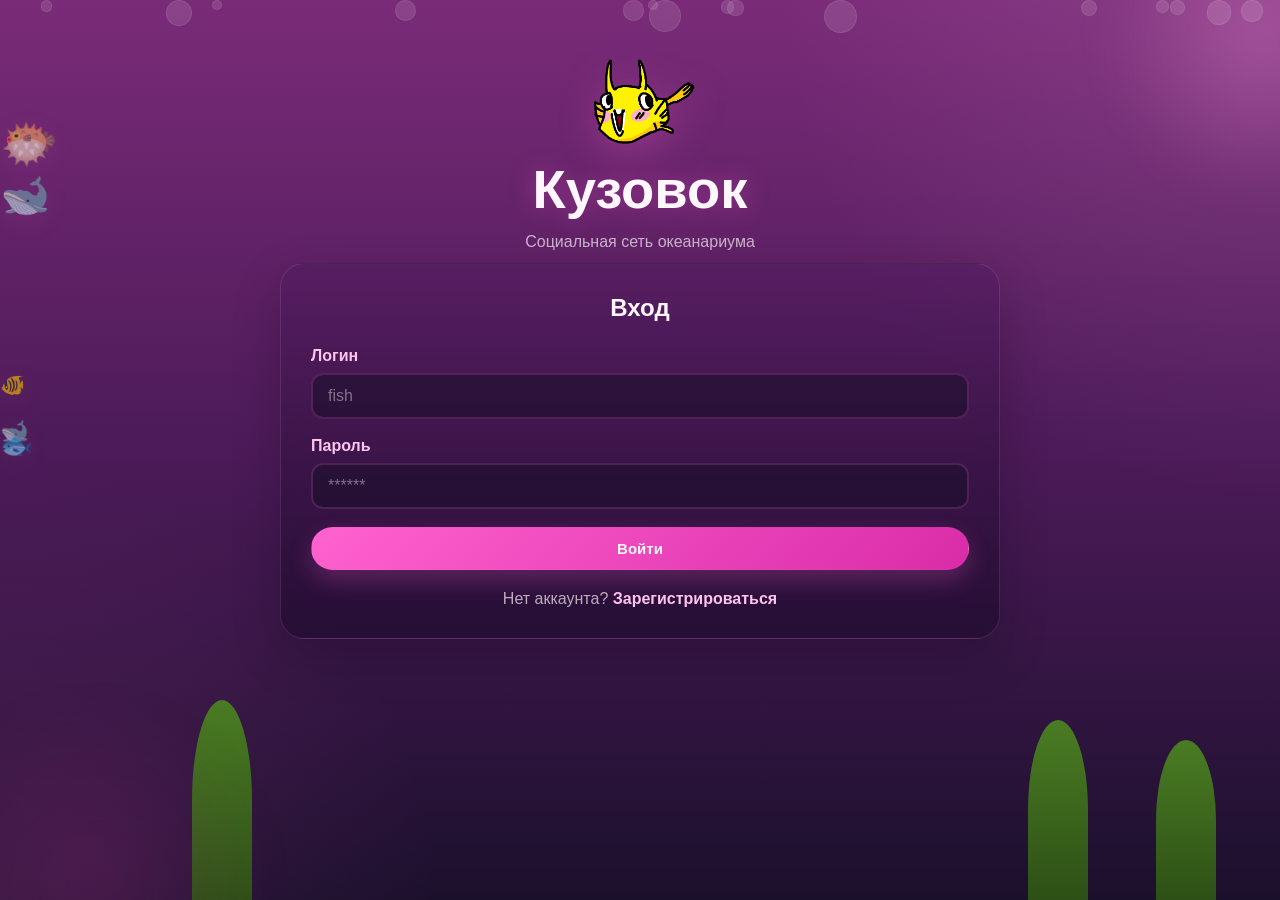
==== commit f97fd9bf: "feat: new logo" ====
--- a/static/index.html
+++ b/static/index.html
@@ -67,7 +67,7 @@
 
     <main class="page-shell page-shell--narrow">
         <header class="home-header">
-            <div class="logo">🐠</div>
+            <img id="siteLogo" class="logo site-logo site-logo--hero" alt="Кузовок">
             <h1 class="page-title">Кузовок</h1>
             <p class="page-subtitle">Социальная сеть океанариума</p>
         </header>
